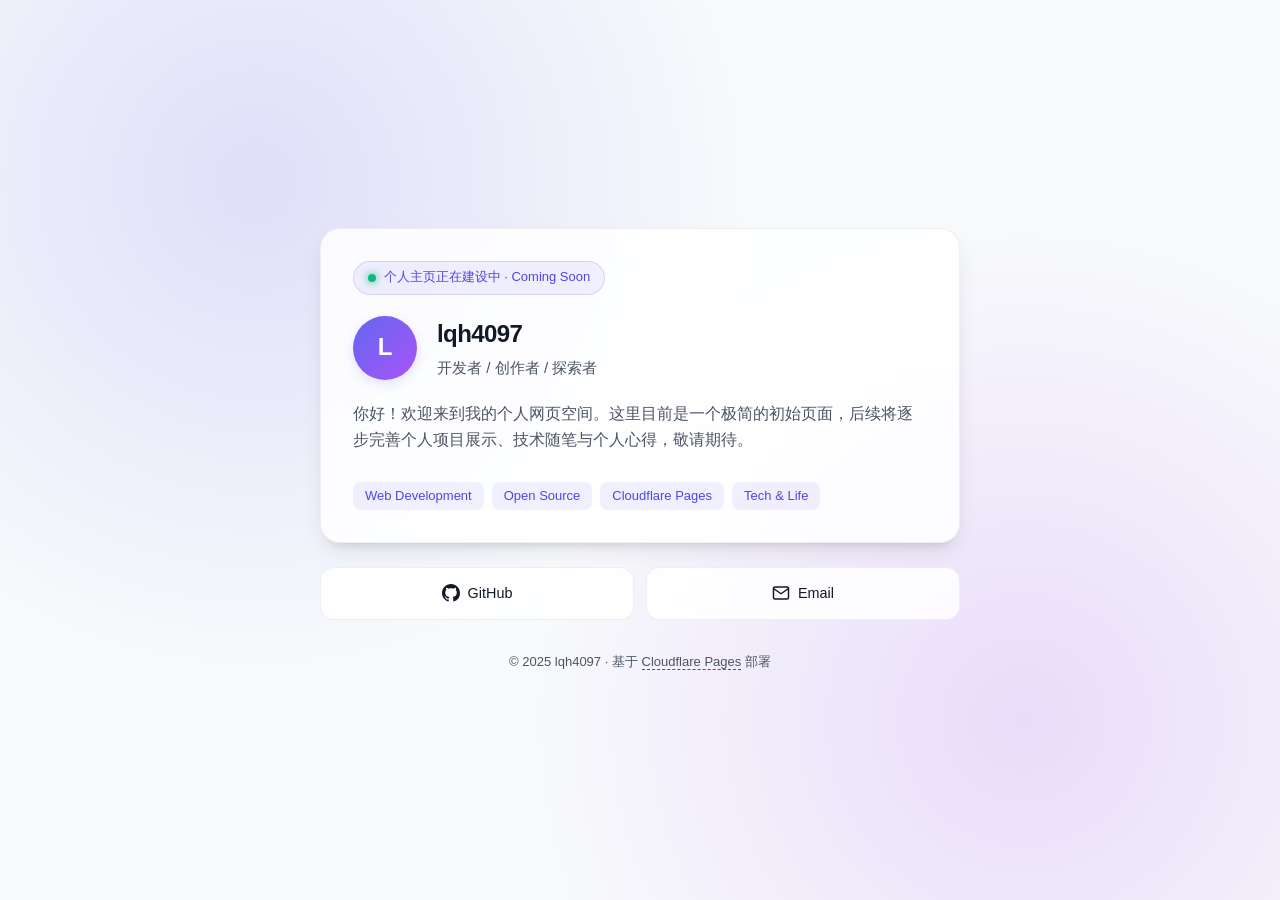
==== index.html @ a90cb7d8 "feat: 初始化个人主页与项目说明" ====
<!DOCTYPE html>
<html lang="zh-CN">
<head>
  <meta charset="UTF-8">
  <meta name="viewport" content="width=device-width, initial-scale=1.0">
  <title>lqh4097 - 个人主页</title>
  <style>
    :root {
      --bg-color: #0c0e14;
      --card-bg: rgba(23, 27, 38, 0.7);
      --card-border: rgba(255, 255, 255, 0.08);
      --card-hover-border: rgba(99, 102, 241, 0.4);
      --text-primary: #f3f4f6;
      --text-secondary: #9ca3af;
      --accent: #6366f1;
      --accent-glow: rgba(99, 102, 241, 0.25);
      --tag-bg: rgba(99, 102, 241, 0.12);
      --tag-text: #a5b4fc;
    }

    @media (prefers-color-scheme: light) {
      :root {
        --bg-color: #f8fafc;
        --card-bg: rgba(255, 255, 255, 0.85);
        --card-border: rgba(0, 0, 0, 0.06);
        --card-hover-border: rgba(99, 102, 241, 0.5);
        --text-primary: #111827;
        --text-secondary: #4b5563;
        --accent: #4f46e5;
        --accent-glow: rgba(79, 70, 229, 0.15);
        --tag-bg: rgba(79, 70, 229, 0.08);
        --tag-text: #4f46e5;
      }
    }

    * {
      box-sizing: border-box;
      margin: 0;
      padding: 0;
    }

    body {
      min-height: 100vh;
      background-color: var(--bg-color);
      color: var(--text-primary);
      font-family: -apple-system, BlinkMacSystemFont, "Segoe UI", Roboto, "PingFang SC", "Hiragino Sans GB", "Microsoft YaHei", sans-serif;
      display: flex;
      flex-direction: column;
      align-items: center;
      justify-content: center;
      padding: 2rem 1.25rem;
      line-height: 1.6;
      background-image: 
        radial-gradient(circle at 20% 20%, var(--accent-glow) 0%, transparent 40%),
        radial-gradient(circle at 80% 80%, rgba(147, 51, 234, 0.15) 0%, transparent 40%);
      background-attachment: fixed;
    }

    .container {
      width: 100%;
      max-width: 640px;
      display: flex;
      flex-direction: column;
      gap: 1.5rem;
    }

    .card {
      background: var(--card-bg);
      border: 1px solid var(--card-border);
      border-radius: 1.25rem;
      padding: 2rem;
      backdrop-filter: blur(12px);
      -webkit-backdrop-filter: blur(12px);
      box-shadow: 0 10px 25px -5px rgba(0, 0, 0, 0.1), 0 8px 10px -6px rgba(0, 0, 0, 0.1);
      transition: all 0.25s ease;
    }

    .card:hover {
      border-color: var(--card-hover-border);
    }

    .hero-card {
      display: flex;
      flex-direction: column;
      gap: 1.25rem;
    }

    .badge-status {
      align-self: flex-start;
      display: inline-flex;
      align-items: center;
      gap: 0.5rem;
      font-size: 0.8125rem;
      font-weight: 500;
      padding: 0.35rem 0.85rem;
      border-radius: 9999px;
      background: var(--tag-bg);
      color: var(--tag-text);
      border: 1px solid rgba(99, 102, 241, 0.2);
    }

    .status-dot {
      width: 8px;
      height: 8px;
      border-radius: 50%;
      background-color: #10b981;
      box-shadow: 0 0 8px #10b981;
      animation: pulse 2s infinite;
    }

    @keyframes pulse {
      0%, 100% { opacity: 1; transform: scale(1); }
      50% { opacity: 0.5; transform: scale(0.9); }
    }

    .profile-header {
      display: flex;
      align-items: center;
      gap: 1.25rem;
    }

    .avatar {
      width: 64px;
      height: 64px;
      border-radius: 50%;
      background: linear-gradient(135deg, #6366f1 0%, #a855f7 100%);
      color: #fff;
      display: flex;
      align-items: center;
      justify-content: center;
      font-size: 1.5rem;
      font-weight: 700;
      box-shadow: 0 4px 12px var(--accent-glow);
    }

    .profile-info h1 {
      font-size: 1.5rem;
      font-weight: 700;
      letter-spacing: -0.025em;
    }

    .profile-info p {
      color: var(--text-secondary);
      font-size: 0.95rem;
      margin-top: 0.2rem;
    }

    .bio {
      color: var(--text-secondary);
      font-size: 0.975rem;
      line-height: 1.7;
    }

    .tags {
      display: flex;
      flex-wrap: wrap;
      gap: 0.5rem;
      margin-top: 0.5rem;
    }

    .tag {
      font-size: 0.8125rem;
      padding: 0.25rem 0.75rem;
      border-radius: 0.5rem;
      background: var(--tag-bg);
      color: var(--tag-text);
    }

    .links-grid {
      display: grid;
      grid-template-columns: repeat(auto-fit, minmax(130px, 1fr));
      gap: 0.75rem;
    }

    .link-item {
      display: flex;
      align-items: center;
      justify-content: center;
      gap: 0.5rem;
      padding: 0.85rem 1rem;
      border-radius: 0.85rem;
      background: var(--card-bg);
      border: 1px solid var(--card-border);
      color: var(--text-primary);
      text-decoration: none;
      font-size: 0.9rem;
      font-weight: 500;
      transition: all 0.2s ease;
      backdrop-filter: blur(8px);
    }

    .link-item:hover {
      border-color: var(--card-hover-border);
      background: var(--accent);
      color: #ffffff;
      transform: translateY(-2px);
      box-shadow: 0 6px 16px var(--accent-glow);
    }

    footer {
      text-align: center;
      color: var(--text-secondary);
      font-size: 0.8125rem;
      margin-top: 0.5rem;
    }

    footer a {
      color: var(--text-secondary);
      text-decoration: none;
      border-bottom: 1px dashed var(--text-secondary);
    }

    footer a:hover {
      color: var(--text-primary);
    }
  </style>
</head>
<body>
  <div class="container">
    <!-- 主卡片 -->
    <div class="card hero-card">
      <div class="badge-status">
        <span class="status-dot"></span>
        个人主页正在建设中 · Coming Soon
      </div>

      <div class="profile-header">
        <div class="avatar">L</div>
        <div class="profile-info">
          <h1>lqh4097</h1>
          <p>开发者 / 创作者 / 探索者</p>
        </div>
      </div>

      <div class="bio">
        你好！欢迎来到我的个人网页空间。这里目前是一个极简的初始页面，后续将逐步完善个人项目展示、技术随笔与个人心得，敬请期待。
      </div>

      <div class="tags">
        <span class="tag">Web Development</span>
        <span class="tag">Open Source</span>
        <span class="tag">Cloudflare Pages</span>
        <span class="tag">Tech & Life</span>
      </div>
    </div>

    <!-- 快捷链接 -->
    <div class="links-grid">
      <a class="link-item" href="https://github.com/lqh4097" target="_blank" rel="noopener noreferrer">
        <svg width="18" height="18" viewBox="0 0 24 24" fill="currentColor">
          <path d="M12 0C5.37 0 0 5.37 0 12c0 5.31 3.435 9.795 8.205 11.385.6.105.825-.255.825-.57 0-.285-.015-1.23-.015-2.235-3.015.555-3.795-.735-4.035-1.41-.135-.345-.72-1.41-1.23-1.695-.42-.225-1.02-.78-.015-.795.945-.015 1.62.87 1.845 1.23 1.08 1.815 2.805 1.305 3.495.99.105-.78.42-1.305.765-1.605-2.67-.3-5.46-1.335-5.46-5.925 0-1.305.465-2.385 1.23-3.225-.12-.3-.54-1.53.12-3.18 0 0 1.005-.315 3.3 1.23.96-.27 1.98-.405 3-.405s2.04.135 3 .405c2.295-1.56 3.3-1.23 3.3-1.23.66 1.65.24 2.88.12 3.18.765.84 1.23 1.905 1.23 3.225 0 4.605-2.805 5.625-5.475 5.925.435.375.81 1.095.81 2.22 0 1.605-.015 2.895-.015 3.3 0 .315.225.69.825.57A12.02 12.02 0 0024 12c0-6.63-5.37-12-12-12z"/>
        </svg>
        GitHub
      </a>
      <a class="link-item" href="mailto:your-email@example.com">
        <svg width="18" height="18" viewBox="0 0 24 24" fill="none" stroke="currentColor" stroke-width="2" stroke-linecap="round" stroke-linejoin="round">
          <path d="M4 4h16c1.1 0 2 .9 2 2v12c0 1.1-.9 2-2 2H4c-1.1 0-2-.9-2-2V6c0-1.1.9-2 2-2z"/>
          <polyline points="22,6 12,13 2,6"/>
        </svg>
        Email
      </a>
    </div>

    <!-- 底部版权 -->
    <footer>
      <p>© 2025 lqh4097 · 基于 <a href="https://pages.cloudflare.com/" target="_blank" rel="noopener noreferrer">Cloudflare Pages</a> 部署</p>
    </footer>
  </div>
</body>
</html>
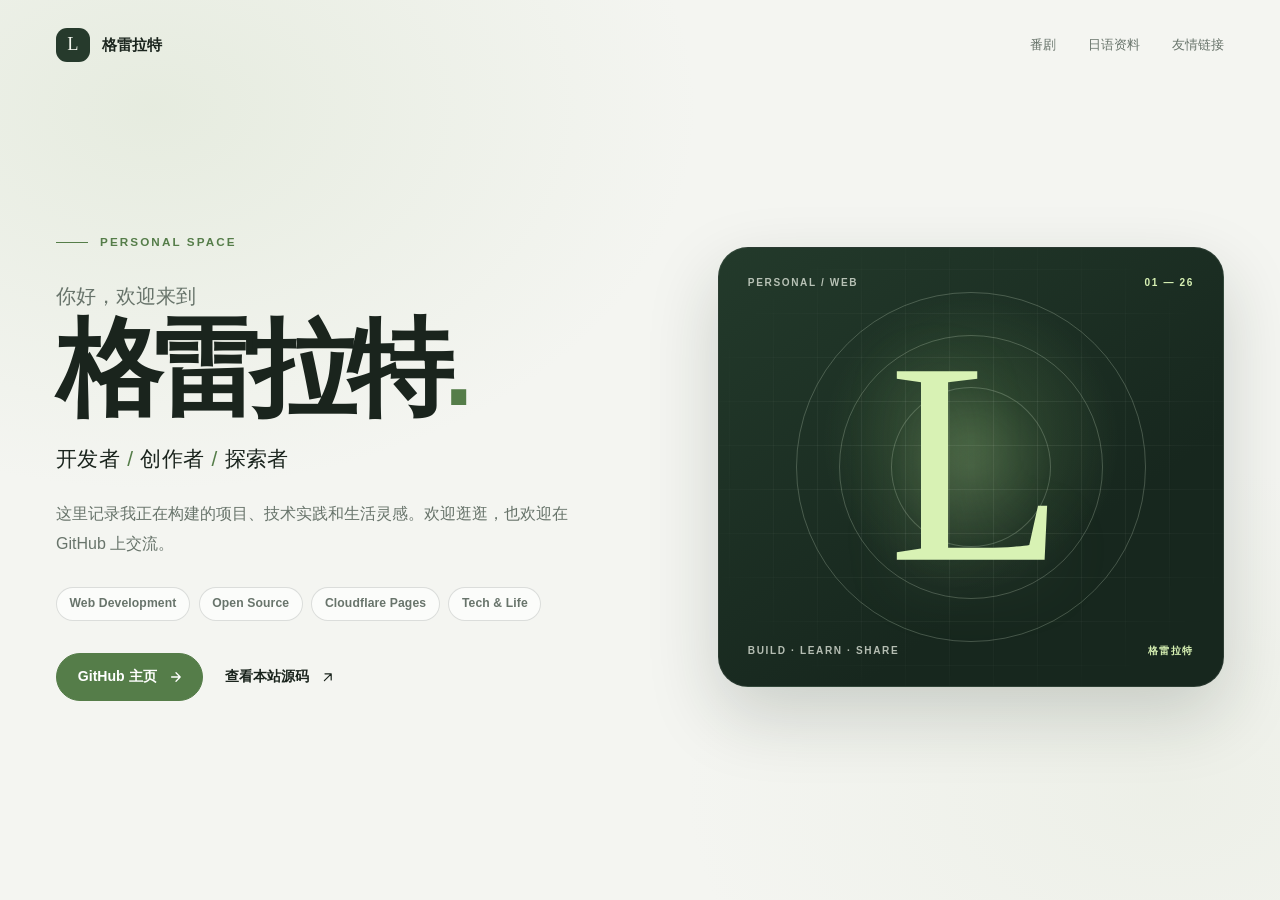
==== commit 41512ea8: "feat: add collection pages and D1 migrations" ====
--- a/index.html
+++ b/index.html
@@ -3,268 +3,71 @@
 <head>
   <meta charset="UTF-8">
   <meta name="viewport" content="width=device-width, initial-scale=1.0">
-  <title>lqh4097 - 个人主页</title>
-  <style>
-    :root {
-      --bg-color: #0c0e14;
-      --card-bg: rgba(23, 27, 38, 0.7);
-      --card-border: rgba(255, 255, 255, 0.08);
-      --card-hover-border: rgba(99, 102, 241, 0.4);
-      --text-primary: #f3f4f6;
-      --text-secondary: #9ca3af;
-      --accent: #6366f1;
-      --accent-glow: rgba(99, 102, 241, 0.25);
-      --tag-bg: rgba(99, 102, 241, 0.12);
-      --tag-text: #a5b4fc;
-    }
-
-    @media (prefers-color-scheme: light) {
-      :root {
-        --bg-color: #f8fafc;
-        --card-bg: rgba(255, 255, 255, 0.85);
-        --card-border: rgba(0, 0, 0, 0.06);
-        --card-hover-border: rgba(99, 102, 241, 0.5);
-        --text-primary: #111827;
-        --text-secondary: #4b5563;
-        --accent: #4f46e5;
-        --accent-glow: rgba(79, 70, 229, 0.15);
-        --tag-bg: rgba(79, 70, 229, 0.08);
-        --tag-text: #4f46e5;
-      }
-    }
-
-    * {
-      box-sizing: border-box;
-      margin: 0;
-      padding: 0;
-    }
-
-    body {
-      min-height: 100vh;
-      background-color: var(--bg-color);
-      color: var(--text-primary);
-      font-family: -apple-system, BlinkMacSystemFont, "Segoe UI", Roboto, "PingFang SC", "Hiragino Sans GB", "Microsoft YaHei", sans-serif;
-      display: flex;
-      flex-direction: column;
-      align-items: center;
-      justify-content: center;
-      padding: 2rem 1.25rem;
-      line-height: 1.6;
-      background-image: 
-        radial-gradient(circle at 20% 20%, var(--accent-glow) 0%, transparent 40%),
-        radial-gradient(circle at 80% 80%, rgba(147, 51, 234, 0.15) 0%, transparent 40%);
-      background-attachment: fixed;
-    }
-
-    .container {
-      width: 100%;
-      max-width: 640px;
-      display: flex;
-      flex-direction: column;
-      gap: 1.5rem;
-    }
-
-    .card {
-      background: var(--card-bg);
-      border: 1px solid var(--card-border);
-      border-radius: 1.25rem;
-      padding: 2rem;
-      backdrop-filter: blur(12px);
-      -webkit-backdrop-filter: blur(12px);
-      box-shadow: 0 10px 25px -5px rgba(0, 0, 0, 0.1), 0 8px 10px -6px rgba(0, 0, 0, 0.1);
-      transition: all 0.25s ease;
-    }
-
-    .card:hover {
-      border-color: var(--card-hover-border);
-    }
-
-    .hero-card {
-      display: flex;
-      flex-direction: column;
-      gap: 1.25rem;
-    }
-
-    .badge-status {
-      align-self: flex-start;
-      display: inline-flex;
-      align-items: center;
-      gap: 0.5rem;
-      font-size: 0.8125rem;
-      font-weight: 500;
-      padding: 0.35rem 0.85rem;
-      border-radius: 9999px;
-      background: var(--tag-bg);
-      color: var(--tag-text);
-      border: 1px solid rgba(99, 102, 241, 0.2);
-    }
-
-    .status-dot {
-      width: 8px;
-      height: 8px;
-      border-radius: 50%;
-      background-color: #10b981;
-      box-shadow: 0 0 8px #10b981;
-      animation: pulse 2s infinite;
-    }
-
-    @keyframes pulse {
-      0%, 100% { opacity: 1; transform: scale(1); }
-      50% { opacity: 0.5; transform: scale(0.9); }
-    }
-
-    .profile-header {
-      display: flex;
-      align-items: center;
-      gap: 1.25rem;
-    }
-
-    .avatar {
-      width: 64px;
-      height: 64px;
-      border-radius: 50%;
-      background: linear-gradient(135deg, #6366f1 0%, #a855f7 100%);
-      color: #fff;
-      display: flex;
-      align-items: center;
-      justify-content: center;
-      font-size: 1.5rem;
-      font-weight: 700;
-      box-shadow: 0 4px 12px var(--accent-glow);
-    }
-
-    .profile-info h1 {
-      font-size: 1.5rem;
-      font-weight: 700;
-      letter-spacing: -0.025em;
-    }
-
-    .profile-info p {
-      color: var(--text-secondary);
-      font-size: 0.95rem;
-      margin-top: 0.2rem;
-    }
-
-    .bio {
-      color: var(--text-secondary);
-      font-size: 0.975rem;
-      line-height: 1.7;
-    }
-
-    .tags {
-      display: flex;
-      flex-wrap: wrap;
-      gap: 0.5rem;
-      margin-top: 0.5rem;
-    }
-
-    .tag {
-      font-size: 0.8125rem;
-      padding: 0.25rem 0.75rem;
-      border-radius: 0.5rem;
-      background: var(--tag-bg);
-      color: var(--tag-text);
-    }
-
-    .links-grid {
-      display: grid;
-      grid-template-columns: repeat(auto-fit, minmax(130px, 1fr));
-      gap: 0.75rem;
-    }
-
-    .link-item {
-      display: flex;
-      align-items: center;
-      justify-content: center;
-      gap: 0.5rem;
-      padding: 0.85rem 1rem;
-      border-radius: 0.85rem;
-      background: var(--card-bg);
-      border: 1px solid var(--card-border);
-      color: var(--text-primary);
-      text-decoration: none;
-      font-size: 0.9rem;
-      font-weight: 500;
-      transition: all 0.2s ease;
-      backdrop-filter: blur(8px);
-    }
-
-    .link-item:hover {
-      border-color: var(--card-hover-border);
-      background: var(--accent);
-      color: #ffffff;
-      transform: translateY(-2px);
-      box-shadow: 0 6px 16px var(--accent-glow);
-    }
-
-    footer {
-      text-align: center;
-      color: var(--text-secondary);
-      font-size: 0.8125rem;
-      margin-top: 0.5rem;
-    }
-
-    footer a {
-      color: var(--text-secondary);
-      text-decoration: none;
-      border-bottom: 1px dashed var(--text-secondary);
-    }
-
-    footer a:hover {
-      color: var(--text-primary);
-    }
-  </style>
+  <meta name="description" content="格雷拉特的个人主页，分享看过的番剧、日语学习资料与友情链接。">
+  <meta name="theme-color" content="#f4f5f1">
+  <title>格雷拉特 · 个人主页</title>
+  <link rel="stylesheet" href="styles.css">
 </head>
 <body>
-  <div class="container">
-    <!-- 主卡片 -->
-    <div class="card hero-card">
-      <div class="badge-status">
-        <span class="status-dot"></span>
-        个人主页正在建设中 · Coming Soon
-      </div>
+  <div class="site-shell">
+    <header class="topbar">
+      <a class="brand" href="#home" aria-label="格雷拉特主页">
+        <span class="brand-mark" aria-hidden="true">L</span>
+        <span>格雷拉特</span>
+      </a>
+      <nav class="site-nav" aria-label="页面导航">
+        <a href="anime.html">番剧</a>
+        <a href="japanese.html">日语资料</a>
+        <a href="friends.html">友情链接</a>
+      </nav>
+    </header>
 
-      <div class="profile-header">
-        <div class="avatar">L</div>
-        <div class="profile-info">
-          <h1>lqh4097</h1>
-          <p>开发者 / 创作者 / 探索者</p>
+    <main id="home">
+      <section class="hero" aria-labelledby="page-title">
+        <div class="hero-copy">
+          <p class="eyebrow"><span class="eyebrow-line" aria-hidden="true"></span>Personal space</p>
+          <p class="greeting">你好，欢迎来到</p>
+          <h1 id="page-title">格雷拉特<span class="title-period">.</span></h1>
+          <p class="role">开发者<span class="role-separator">/</span>创作者<span class="role-separator">/</span>探索者</p>
+          <p class="intro">这里记录我正在构建的项目、技术实践和生活灵感。欢迎逛逛，也欢迎在 GitHub 上交流。</p>
+
+          <ul class="topics" aria-label="关注方向">
+            <li>Web Development</li>
+            <li>Open Source</li>
+            <li>Cloudflare Pages</li>
+            <li>Tech &amp; Life</li>
+          </ul>
+
+          <nav class="actions" aria-label="相关链接">
+            <a class="button-primary" href="https://github.com/lqh4097" target="_blank" rel="noopener noreferrer">
+              GitHub 主页
+              <svg viewBox="0 0 20 20" fill="none" aria-hidden="true">
+                <path d="M4.5 10h10.75M10 4.75 15.25 10 10 15.25" stroke="currentColor" stroke-width="1.6" stroke-linecap="round" stroke-linejoin="round" />
+              </svg>
+            </a>
+            <a class="button-secondary" href="https://github.com/lqh4097/profile" target="_blank" rel="noopener noreferrer">
+              查看本站源码
+              <svg viewBox="0 0 20 20" fill="none" aria-hidden="true">
+                <path d="M5.5 14.5 14 6m-7.75 0H14v7.75" stroke="currentColor" stroke-width="1.5" stroke-linecap="round" stroke-linejoin="round" />
+              </svg>
+            </a>
+          </nav>
         </div>
-      </div>
 
-      <div class="bio">
-        你好！欢迎来到我的个人网页空间。这里目前是一个极简的初始页面，后续将逐步完善个人项目展示、技术随笔与个人心得，敬请期待。
-      </div>
+        <div class="art-panel" aria-hidden="true">
+          <div class="art-grid"></div>
+          <div class="orbit"></div>
+          <span class="monogram">L</span>
+          <span class="art-label">Personal / Web</span>
+          <span class="art-index">01 — 26</span>
+          <div class="art-caption">
+            <span>Build · Learn · Share</span>
+            <span>格雷拉特</span>
+          </div>
+        </div>
+      </section>
+    </main>
 
-      <div class="tags">
-        <span class="tag">Web Development</span>
-        <span class="tag">Open Source</span>
-        <span class="tag">Cloudflare Pages</span>
-        <span class="tag">Tech & Life</span>
-      </div>
-    </div>
-
-    <!-- 快捷链接 -->
-    <div class="links-grid">
-      <a class="link-item" href="https://github.com/lqh4097" target="_blank" rel="noopener noreferrer">
-        <svg width="18" height="18" viewBox="0 0 24 24" fill="currentColor">
-          <path d="M12 0C5.37 0 0 5.37 0 12c0 5.31 3.435 9.795 8.205 11.385.6.105.825-.255.825-.57 0-.285-.015-1.23-.015-2.235-3.015.555-3.795-.735-4.035-1.41-.135-.345-.72-1.41-1.23-1.695-.42-.225-1.02-.78-.015-.795.945-.015 1.62.87 1.845 1.23 1.08 1.815 2.805 1.305 3.495.99.105-.78.42-1.305.765-1.605-2.67-.3-5.46-1.335-5.46-5.925 0-1.305.465-2.385 1.23-3.225-.12-.3-.54-1.53.12-3.18 0 0 1.005-.315 3.3 1.23.96-.27 1.98-.405 3-.405s2.04.135 3 .405c2.295-1.56 3.3-1.23 3.3-1.23.66 1.65.24 2.88.12 3.18.765.84 1.23 1.905 1.23 3.225 0 4.605-2.805 5.625-5.475 5.925.435.375.81 1.095.81 2.22 0 1.605-.015 2.895-.015 3.3 0 .315.225.69.825.57A12.02 12.02 0 0024 12c0-6.63-5.37-12-12-12z"/>
-        </svg>
-        GitHub
-      </a>
-      <a class="link-item" href="mailto:your-email@example.com">
-        <svg width="18" height="18" viewBox="0 0 24 24" fill="none" stroke="currentColor" stroke-width="2" stroke-linecap="round" stroke-linejoin="round">
-          <path d="M4 4h16c1.1 0 2 .9 2 2v12c0 1.1-.9 2-2 2H4c-1.1 0-2-.9-2-2V6c0-1.1.9-2 2-2z"/>
-          <polyline points="22,6 12,13 2,6"/>
-        </svg>
-        Email
-      </a>
-    </div>
-
-    <!-- 底部版权 -->
-    <footer>
-      <p>© 2025 lqh4097 · 基于 <a href="https://pages.cloudflare.com/" target="_blank" rel="noopener noreferrer">Cloudflare Pages</a> 部署</p>
-    </footer>
   </div>
 </body>
 </html>
--- a/styles.css
+++ b/styles.css
@@ -0,0 +1,716 @@
+:root {
+      color-scheme: light;
+      --page: #f4f5f1;
+      --ink: #1a241d;
+      --muted: #68746b;
+      --line: rgba(26, 36, 29, 0.14);
+      --chip: rgba(255, 255, 255, 0.64);
+      --accent: #557d49;
+      --button-ink: #ffffff;
+      --art: #17271e;
+      --art-grid: rgba(237, 246, 231, 0.08);
+      --art-line: rgba(226, 242, 216, 0.23);
+      --art-text: #d8f2b4;
+    }
+
+    @media (prefers-color-scheme: dark) {
+      :root {
+        color-scheme: dark;
+        --page: #101612;
+        --ink: #edf2eb;
+        --muted: #a2afa5;
+        --line: rgba(237, 242, 235, 0.14);
+        --chip: rgba(255, 255, 255, 0.055);
+        --accent: #a9d58c;
+        --button-ink: #172318;
+      }
+    }
+
+    *,
+    *::before,
+    *::after {
+      box-sizing: border-box;
+    }
+
+    html {
+      min-width: 320px;
+      scroll-behavior: smooth;
+    }
+
+    body {
+      min-width: 320px;
+      min-height: 100vh;
+      min-height: 100svh;
+      margin: 0;
+      color: var(--ink);
+      background:
+        radial-gradient(ellipse at 12% 12%, rgba(193, 211, 176, 0.27), transparent 34rem),
+        radial-gradient(ellipse at 91% 88%, rgba(208, 217, 194, 0.2), transparent 30rem),
+        var(--page);
+      font-family: -apple-system, BlinkMacSystemFont, "Segoe UI", Roboto, "PingFang SC", "Hiragino Sans GB", "Microsoft YaHei", sans-serif;
+      line-height: 1.6;
+      -webkit-font-smoothing: antialiased;
+    }
+
+    a {
+      color: inherit;
+    }
+
+    a:focus-visible {
+      outline: 3px solid var(--accent);
+      outline-offset: 4px;
+    }
+
+    .site-shell {
+      width: min(100%, 1280px);
+      min-height: 100vh;
+      min-height: 100svh;
+      margin: 0 auto;
+      padding: 28px 56px;
+      display: flex;
+      flex-direction: column;
+    }
+
+    .topbar {
+      display: flex;
+      align-items: center;
+      justify-content: space-between;
+      gap: 1.5rem;
+    }
+
+    .brand {
+      display: inline-flex;
+      align-items: center;
+      gap: 0.75rem;
+      color: var(--ink);
+      font-size: 0.94rem;
+      font-weight: 700;
+      letter-spacing: 0.01em;
+      text-decoration: none;
+    }
+
+    .brand-mark {
+      width: 34px;
+      height: 34px;
+      display: grid;
+      place-items: center;
+      border-radius: 11px;
+      color: #f4f7ef;
+      background: #263a2c;
+      font-family: Georgia, "Times New Roman", serif;
+      font-size: 1.15rem;
+      font-weight: 400;
+    }
+
+    .site-nav {
+      display: flex;
+      align-items: center;
+      gap: clamp(1rem, 2.5vw, 2rem);
+    }
+
+    .site-nav a {
+      color: var(--muted);
+      font-size: 0.8rem;
+      font-weight: 550;
+      text-decoration: none;
+      transition: color 180ms ease;
+    }
+
+    .site-nav a:hover {
+      color: var(--accent);
+    }
+
+    .site-nav a[aria-current="page"] {
+      color: var(--ink);
+    }
+
+    main {
+      flex: 1;
+      display: grid;
+      align-items: center;
+    }
+
+    .hero {
+      display: grid;
+      grid-template-columns: minmax(0, 1.05fr) minmax(320px, 0.95fr);
+      align-items: center;
+      gap: clamp(3.5rem, 8vw, 7.5rem);
+      padding: 5.5rem 0;
+    }
+
+    .hero-copy {
+      max-width: 610px;
+    }
+
+    .eyebrow {
+      display: flex;
+      align-items: center;
+      gap: 0.75rem;
+      margin: 0 0 1.75rem;
+      color: var(--accent);
+      font-size: 0.73rem;
+      font-weight: 700;
+      letter-spacing: 0.18em;
+      text-transform: uppercase;
+    }
+
+    .eyebrow-line {
+      width: 32px;
+      height: 1px;
+      background: currentColor;
+    }
+
+    .greeting {
+      margin: 0 0 0.25rem;
+      color: var(--muted);
+      font-size: clamp(1.05rem, 1.6vw, 1.3rem);
+      font-weight: 500;
+    }
+
+    h1 {
+      margin: 0;
+      font-size: clamp(4.4rem, 8.3vw, 7.3rem);
+      font-weight: 680;
+      letter-spacing: -0.085em;
+      line-height: 0.98;
+    }
+
+    .title-period {
+      color: var(--accent);
+    }
+
+    .role {
+      margin: 1.3rem 0 0;
+      font-size: clamp(1rem, 1.8vw, 1.3rem);
+      font-weight: 550;
+      letter-spacing: 0.015em;
+    }
+
+    .role-separator {
+      padding: 0 0.45rem;
+      color: var(--accent);
+      font-weight: 400;
+    }
+
+    .intro {
+      max-width: 520px;
+      margin: 1.5rem 0 0;
+      color: var(--muted);
+      font-size: 1rem;
+      line-height: 1.9;
+    }
+
+    .topics {
+      display: flex;
+      flex-wrap: wrap;
+      gap: 0.55rem;
+      margin: 1.7rem 0 2rem;
+      padding: 0;
+      list-style: none;
+    }
+
+    .topics li {
+      padding: 0.38rem 0.78rem;
+      border: 1px solid var(--line);
+      border-radius: 999px;
+      color: var(--muted);
+      background: var(--chip);
+      font-size: 0.76rem;
+      font-weight: 550;
+      letter-spacing: 0.01em;
+    }
+
+    .actions {
+      display: flex;
+      flex-wrap: wrap;
+      align-items: center;
+      gap: 1.35rem;
+    }
+
+    .button-primary,
+    .button-secondary {
+      display: inline-flex;
+      min-height: 48px;
+      align-items: center;
+      justify-content: center;
+      gap: 0.7rem;
+      font-size: 0.88rem;
+      font-weight: 650;
+      text-decoration: none;
+      transition: transform 180ms ease, background-color 180ms ease, color 180ms ease;
+    }
+
+    .button-primary {
+      padding: 0.72rem 1.15rem 0.72rem 1.3rem;
+      border: 1px solid var(--accent);
+      border-radius: 999px;
+      color: var(--button-ink);
+      background: var(--accent);
+    }
+
+    .button-primary:hover {
+      transform: translateY(-2px);
+    }
+
+    .button-primary svg,
+    .button-secondary svg {
+      width: 16px;
+      height: 16px;
+      flex: none;
+    }
+
+    .button-secondary {
+      color: var(--ink);
+    }
+
+    .button-secondary:hover {
+      color: var(--accent);
+    }
+
+    .art-panel {
+      position: relative;
+      min-height: 440px;
+      overflow: hidden;
+      isolation: isolate;
+      border: 1px solid rgba(255, 255, 255, 0.08);
+      border-radius: 30px;
+      background:
+        radial-gradient(circle at 50% 44%, rgba(101, 143, 85, 0.37), transparent 42%),
+        linear-gradient(145deg, #233a2b, var(--art) 68%);
+      box-shadow: 0 28px 70px rgba(24, 39, 28, 0.18);
+    }
+
+    .art-grid {
+      position: absolute;
+      z-index: -1;
+      inset: 0;
+      background-image:
+        linear-gradient(var(--art-grid) 1px, transparent 1px),
+        linear-gradient(90deg, var(--art-grid) 1px, transparent 1px);
+      background-position: center;
+      background-size: 44px 44px;
+      mask-image: radial-gradient(ellipse at center, #000 22%, transparent 83%);
+    }
+
+    .orbit {
+      position: absolute;
+      top: 50%;
+      left: 50%;
+      width: min(76%, 350px);
+      aspect-ratio: 1;
+      border: 1px solid var(--art-line);
+      border-radius: 50%;
+      transform: translate(-50%, -50%);
+    }
+
+    .orbit::before,
+    .orbit::after {
+      position: absolute;
+      border: 1px solid var(--art-line);
+      border-radius: 50%;
+      content: "";
+    }
+
+    .orbit::before {
+      inset: 12%;
+    }
+
+    .orbit::after {
+      inset: 27%;
+      background: radial-gradient(circle, rgba(209, 239, 177, 0.12), transparent 72%);
+    }
+
+    .monogram {
+      position: absolute;
+      top: 49%;
+      left: 50%;
+      color: var(--art-text);
+      font-family: Georgia, "Times New Roman", serif;
+      font-size: clamp(12rem, 23vw, 18rem);
+      font-weight: 400;
+      letter-spacing: -0.1em;
+      line-height: 0.8;
+      text-shadow: 0 14px 72px rgba(201, 240, 167, 0.17);
+      transform: translate(-56%, -50%);
+      user-select: none;
+    }
+
+    .art-label,
+    .art-index,
+    .art-caption {
+      position: absolute;
+      color: rgba(241, 247, 236, 0.72);
+      font-size: 0.63rem;
+      font-weight: 650;
+      letter-spacing: 0.16em;
+      text-transform: uppercase;
+    }
+
+    .art-label {
+      top: 27px;
+      left: 29px;
+    }
+
+    .art-index {
+      top: 27px;
+      right: 29px;
+      color: var(--art-text);
+    }
+
+    .art-caption {
+      right: 29px;
+      bottom: 27px;
+      left: 29px;
+      display: flex;
+      align-items: center;
+      justify-content: space-between;
+      gap: 1rem;
+    }
+
+    .art-caption span:last-child {
+      color: var(--art-text);
+    }
+
+    .subpage-main {
+      display: flex;
+      align-items: center;
+    }
+
+    .subpage-content {
+      width: min(100%, 900px);
+      margin: auto;
+      padding: 5rem 0;
+    }
+
+    .back-link {
+      display: inline-flex;
+      align-items: center;
+      gap: 0.55rem;
+      margin-bottom: 3.5rem;
+      color: var(--muted);
+      font-size: 0.8rem;
+      text-decoration: none;
+    }
+
+    .back-link:hover {
+      color: var(--accent);
+    }
+
+    .subpage-heading .eyebrow {
+      margin-bottom: 0.9rem;
+    }
+
+    .subpage-title {
+      margin: 0;
+      font-size: clamp(3rem, 8vw, 6rem);
+      font-weight: 680;
+      letter-spacing: -0.075em;
+      line-height: 1.05;
+    }
+
+    .subpage-summary {
+      max-width: 620px;
+      margin: 1.25rem 0 0;
+      color: var(--muted);
+      font-size: 1rem;
+      line-height: 1.9;
+    }
+
+    .empty-panel {
+      position: relative;
+      min-height: 280px;
+      display: grid;
+      place-items: center;
+      overflow: hidden;
+      margin-top: 2.75rem;
+      padding: 2rem;
+      border: 1px solid var(--line);
+      border-radius: 26px;
+      background: var(--chip);
+      text-align: center;
+    }
+
+    .empty-panel::before {
+      position: absolute;
+      top: -150px;
+      right: -110px;
+      width: 300px;
+      aspect-ratio: 1;
+      border: 1px solid var(--line);
+      border-radius: 50%;
+      box-shadow: 0 0 0 28px color-mix(in srgb, var(--line) 45%, transparent),
+        0 0 0 58px color-mix(in srgb, var(--line) 30%, transparent);
+      content: "";
+    }
+
+    .empty-panel-content {
+      position: relative;
+      max-width: 430px;
+    }
+
+    .empty-symbol {
+      width: 58px;
+      height: 58px;
+      display: grid;
+      place-items: center;
+      margin: 0 auto 1.1rem;
+      border: 1px solid var(--line);
+      border-radius: 19px;
+      color: var(--accent);
+      background: var(--page);
+      font-family: Georgia, "Times New Roman", serif;
+      font-size: 1.3rem;
+    }
+
+    .empty-panel h2 {
+      margin: 0;
+      font-size: 1.15rem;
+      letter-spacing: -0.025em;
+    }
+
+    .empty-panel p {
+      margin: 0.55rem 0 0;
+      color: var(--muted);
+      font-size: 0.85rem;
+      line-height: 1.8;
+    }
+
+    [hidden] {
+      display: none !important;
+    }
+
+    .entry-grid {
+      display: grid;
+      grid-template-columns: repeat(auto-fit, minmax(220px, 1fr));
+      gap: 1rem;
+      margin-top: 2.75rem;
+    }
+
+    .entry-grid:empty {
+      margin-top: 0;
+    }
+
+    .entry-card {
+      overflow: hidden;
+      border: 1px solid var(--line);
+      border-radius: 22px;
+      color: var(--ink);
+      background: var(--chip);
+      text-decoration: none;
+      transition: transform 180ms ease, border-color 180ms ease;
+    }
+
+    a.entry-card:hover {
+      transform: translateY(-3px);
+      border-color: var(--accent);
+    }
+
+    .anime-cover,
+    .anime-cover-placeholder {
+      width: 100%;
+      aspect-ratio: 0.78;
+      display: grid;
+      place-items: center;
+      object-fit: cover;
+      color: var(--art-text);
+      background:
+        radial-gradient(circle at 50% 35%, rgba(101, 143, 85, 0.38), transparent 44%),
+        linear-gradient(145deg, #233a2b, var(--art) 72%);
+      font-family: Georgia, "Times New Roman", serif;
+      font-size: 3.5rem;
+    }
+
+    .anime-cover {
+      display: block;
+    }
+
+    .entry-content {
+      padding: 1.2rem;
+    }
+
+    .entry-title {
+      margin: 0;
+      font-size: 1.05rem;
+      letter-spacing: -0.025em;
+    }
+
+    .entry-meta,
+    .entry-description {
+      margin: 0.45rem 0 0;
+      color: var(--muted);
+      font-size: 0.78rem;
+      line-height: 1.75;
+    }
+
+    .entry-kind {
+      display: inline-block;
+      margin-bottom: 0.55rem;
+      color: var(--accent);
+      font-size: 0.64rem;
+      font-weight: 700;
+      letter-spacing: 0.12em;
+      text-transform: uppercase;
+    }
+
+    .resource-entry {
+      min-height: 168px;
+      display: flex;
+      align-items: flex-start;
+      gap: 1rem;
+      padding: 1.2rem;
+    }
+
+    .entry-symbol,
+    .entry-avatar,
+    .entry-avatar-placeholder {
+      width: 46px;
+      height: 46px;
+      flex: none;
+      display: grid;
+      place-items: center;
+      overflow: hidden;
+      border: 1px solid var(--line);
+      border-radius: 15px;
+      color: var(--accent);
+      background: var(--page);
+      font-family: Georgia, "Times New Roman", serif;
+      font-size: 1.1rem;
+    }
+
+    .entry-avatar {
+      object-fit: cover;
+    }
+
+    .resource-entry .entry-content {
+      min-width: 0;
+      padding: 0;
+    }
+
+    .entry-url-hint {
+      display: inline-flex;
+      align-items: center;
+      gap: 0.35rem;
+      margin-top: 0.9rem;
+      color: var(--accent);
+      font-size: 0.72rem;
+      font-weight: 650;
+    }
+
+    @media (max-width: 900px) {
+      .site-shell {
+        padding-inline: 36px;
+      }
+
+      .hero {
+        grid-template-columns: minmax(0, 1fr) minmax(280px, 0.82fr);
+        gap: 2.5rem;
+      }
+
+      .art-panel {
+        min-height: 360px;
+      }
+
+      .art-caption {
+        flex-wrap: wrap;
+        font-size: 0.55rem;
+      }
+
+    }
+
+    @media (max-width: 700px) {
+      .site-shell {
+        padding: 22px 24px 30px;
+      }
+
+      .hero {
+        grid-template-columns: 1fr;
+        gap: 2.75rem;
+        padding: 4.5rem 0 2.5rem;
+      }
+
+      .hero-copy {
+        max-width: 560px;
+      }
+
+      .site-nav {
+        width: 100%;
+        justify-content: space-between;
+        padding-top: 0.9rem;
+        border-top: 1px solid var(--line);
+      }
+
+      .topbar {
+        flex-wrap: wrap;
+      }
+
+      h1 {
+        font-size: clamp(4rem, 16vw, 6.5rem);
+      }
+
+      .art-panel {
+        width: 100%;
+        min-height: 0;
+        aspect-ratio: 1.12;
+        border-radius: 24px;
+      }
+
+      .monogram {
+        font-size: clamp(12rem, 44vw, 17rem);
+      }
+
+      .subpage-content {
+        padding: 4rem 0;
+      }
+
+      .back-link {
+        margin-bottom: 3rem;
+      }
+    }
+
+    @media (max-width: 420px) {
+      .site-shell {
+        padding-inline: 19px;
+      }
+
+      .site-nav a {
+        font-size: 0.72rem;
+      }
+
+      .hero {
+        padding-top: 3.75rem;
+      }
+
+      .actions {
+        gap: 0.8rem 1.1rem;
+      }
+
+      .art-label,
+      .art-index {
+        top: 20px;
+      }
+
+      .art-label,
+      .art-caption {
+        left: 21px;
+      }
+
+      .art-index,
+      .art-caption {
+        right: 21px;
+      }
+
+      .empty-panel {
+        min-height: 240px;
+        margin-top: 2rem;
+        padding: 1.5rem;
+      }
+    }
+
+    @media (prefers-reduced-motion: reduce) {
+      *,
+      *::before,
+      *::after {
+        scroll-behavior: auto !important;
+        transition-duration: 0.01ms !important;
+      }
+    }
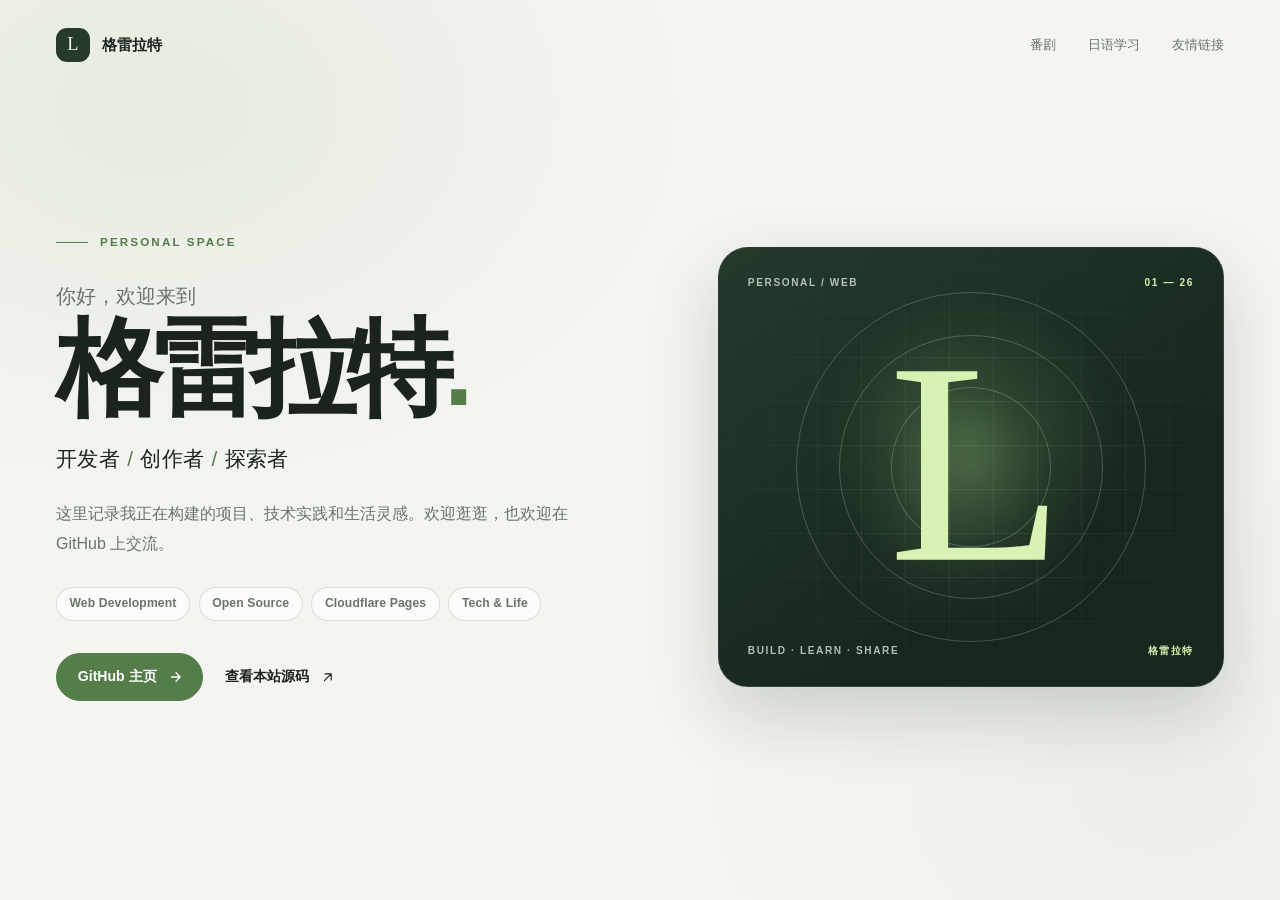
==== commit 0d277864: "Update Japanese learning page from Obsidian notes" ====
--- a/index.html
+++ b/index.html
@@ -17,7 +17,7 @@
       </a>
       <nav class="site-nav" aria-label="页面导航">
         <a href="anime.html">番剧</a>
-        <a href="japanese.html">日语资料</a>
+        <a href="japanese.html">日语学习</a>
         <a href="friends.html">友情链接</a>
       </nav>
     </header>
--- a/styles.css
+++ b/styles.css
@@ -372,8 +372,7 @@
     }
 
     .subpage-main {
-      display: flex;
-      align-items: center;
+      display: block;
     }
 
     .subpage-content {
@@ -596,6 +595,470 @@
       font-weight: 650;
     }
 
+    .japanese-content {
+      width: min(100%, 1040px);
+    }
+
+    .study-index {
+      display: flex;
+      flex-wrap: wrap;
+      gap: 0.55rem;
+      margin-top: 2rem;
+      padding: 0.65rem;
+      border: 1px solid var(--line);
+      border-radius: 18px;
+      background: var(--chip);
+    }
+
+    .study-index a {
+      display: inline-flex;
+      align-items: center;
+      gap: 0.55rem;
+      padding: 0.55rem 0.8rem;
+      border-radius: 12px;
+      color: var(--muted);
+      font-size: 0.76rem;
+      font-weight: 600;
+      text-decoration: none;
+      transition: color 160ms ease, background-color 160ms ease;
+    }
+
+    .study-index a:hover {
+      color: var(--ink);
+      background: color-mix(in srgb, var(--accent) 12%, transparent);
+    }
+
+    .study-index a span {
+      color: var(--accent);
+      font-family: Georgia, "Times New Roman", serif;
+      font-size: 0.67rem;
+    }
+
+    .study-section {
+      margin-top: 5.25rem;
+      scroll-margin-top: 1.5rem;
+    }
+
+    .study-section-heading {
+      max-width: 680px;
+      margin-bottom: 1.5rem;
+    }
+
+    .study-number,
+    .study-label {
+      display: block;
+      color: var(--accent);
+      font-size: 0.65rem;
+      font-weight: 750;
+      letter-spacing: 0.14em;
+      text-transform: uppercase;
+    }
+
+    .study-section-heading h2 {
+      margin: 0.55rem 0 0;
+      font-size: clamp(1.8rem, 4vw, 2.55rem);
+      font-weight: 650;
+      letter-spacing: -0.055em;
+      line-height: 1.2;
+    }
+
+    .study-section-heading p,
+    .study-card-intro {
+      margin: 0.7rem 0 0;
+      color: var(--muted);
+      font-size: 0.84rem;
+      line-height: 1.85;
+    }
+
+    .kana-grid,
+    .rhythm-grid,
+    .vocabulary-grid {
+      display: grid;
+      gap: 1rem;
+    }
+
+    .kana-grid {
+      grid-template-columns: repeat(2, minmax(0, 1fr));
+    }
+
+    .study-card {
+      min-width: 0;
+      padding: 1.35rem;
+      border: 1px solid var(--line);
+      border-radius: 22px;
+      background: var(--chip);
+    }
+
+    .study-card-heading {
+      display: flex;
+      align-items: center;
+      justify-content: space-between;
+      gap: 1rem;
+      margin-bottom: 1.1rem;
+    }
+
+    .study-card-heading h3,
+    .study-card h3 {
+      margin: 0.28rem 0 0;
+      font-size: 1.05rem;
+      font-weight: 650;
+      letter-spacing: -0.025em;
+    }
+
+    .kana-mark {
+      width: 44px;
+      height: 44px;
+      display: grid;
+      place-items: center;
+      border: 1px solid var(--line);
+      border-radius: 15px;
+      color: var(--accent);
+      background: var(--page);
+      font-family: "Hiragino Mincho ProN", "Yu Mincho", serif;
+      font-size: 1.35rem;
+    }
+
+    .kana-table-scroll {
+      overflow-x: auto;
+      border: 1px solid var(--line);
+      border-radius: 15px;
+      scrollbar-color: var(--accent) transparent;
+    }
+
+    .kana-table {
+      width: 100%;
+      min-width: 500px;
+      border-collapse: collapse;
+      text-align: center;
+    }
+
+    .kana-table th,
+    .kana-table td {
+      padding: 0.52rem 0.34rem;
+      border-bottom: 1px solid var(--line);
+    }
+
+    .kana-table tr:last-child th,
+    .kana-table tr:last-child td {
+      border-bottom: 0;
+    }
+
+    .kana-table thead th {
+      color: var(--muted);
+      background: color-mix(in srgb, var(--page) 78%, transparent);
+      font-size: 0.68rem;
+      font-weight: 650;
+    }
+
+    .kana-table th[scope="row"] {
+      position: sticky;
+      left: 0;
+      z-index: 1;
+      width: 64px;
+      color: var(--muted);
+      background: var(--page);
+      font-size: 0.68rem;
+      font-weight: 600;
+      white-space: nowrap;
+    }
+
+    .kana-table td span,
+    .kana-table td small {
+      display: block;
+    }
+
+    .kana-table td span {
+      font-family: "Hiragino Mincho ProN", "Yu Mincho", serif;
+      font-size: 1.2rem;
+      line-height: 1.15;
+    }
+
+    .kana-table td small {
+      margin-top: 0.2rem;
+      color: var(--muted);
+      font-size: 0.57rem;
+      letter-spacing: 0.03em;
+    }
+
+    .kana-table .kana-empty {
+      color: color-mix(in srgb, var(--muted) 45%, transparent);
+      font-size: 0.75rem;
+    }
+
+    .kana-footnote,
+    .study-footnote {
+      margin: 0.85rem 0 0;
+      color: var(--muted);
+      font-size: 0.72rem;
+      line-height: 1.8;
+    }
+
+    .kana-footnote span {
+      margin-left: 0.35rem;
+      color: var(--accent);
+      font-family: Georgia, "Times New Roman", serif;
+    }
+
+    .sound-card,
+    .yoon-card {
+      margin-top: 1rem;
+    }
+
+    .study-card-aside {
+      color: var(--accent);
+      font-family: "Hiragino Mincho ProN", "Yu Mincho", serif;
+      font-size: 1.25rem;
+      white-space: nowrap;
+    }
+
+    .sound-rows,
+    .yoon-list {
+      overflow-x: auto;
+      scrollbar-color: var(--accent) transparent;
+    }
+
+    .sound-row {
+      min-width: 530px;
+      display: grid;
+      grid-template-columns: 76px repeat(5, minmax(56px, 1fr));
+      align-items: center;
+      gap: 0.35rem;
+      padding: 0.55rem 0;
+      border-top: 1px solid var(--line);
+      text-align: center;
+    }
+
+    .sound-row > span:not(.sound-row-label) {
+      font-family: "Hiragino Mincho ProN", "Yu Mincho", serif;
+      font-size: 1.1rem;
+    }
+
+    .sound-row small {
+      display: block;
+      color: var(--muted);
+      font-family: -apple-system, BlinkMacSystemFont, "Segoe UI", sans-serif;
+      font-size: 0.58rem;
+    }
+
+    .sound-row-label,
+    .yoon-list > div > span {
+      color: var(--muted);
+      font-size: 0.7rem;
+      font-weight: 600;
+      text-align: left;
+      white-space: nowrap;
+    }
+
+    .yoon-list {
+      margin-top: 1rem;
+    }
+
+    .yoon-list > div {
+      min-width: 660px;
+      display: grid;
+      grid-template-columns: 80px repeat(3, 1fr);
+      align-items: center;
+      gap: 0.75rem;
+      padding: 0.7rem 0;
+      border-top: 1px solid var(--line);
+    }
+
+    .yoon-list b {
+      color: var(--ink);
+      font-family: "Hiragino Mincho ProN", "Yu Mincho", serif;
+      font-size: 0.95rem;
+      font-weight: 550;
+      white-space: nowrap;
+    }
+
+    .yoon-list b small {
+      margin-left: 0.2rem;
+      color: var(--muted);
+      font-family: Georgia, "Times New Roman", serif;
+      font-size: 0.62rem;
+    }
+
+    .rhythm-grid {
+      grid-template-columns: repeat(2, minmax(0, 1fr));
+      margin-top: 1rem;
+    }
+
+    .rhythm-card h3,
+    .vocabulary-card h3 {
+      margin-top: 0.45rem;
+    }
+
+    .rhythm-card p,
+    .vocabulary-card > p {
+      margin: 0.65rem 0 0;
+      color: var(--muted);
+      font-size: 0.78rem;
+      line-height: 1.85;
+    }
+
+    .example-line {
+      display: flex;
+      flex-wrap: wrap;
+      align-items: baseline;
+      gap: 0.45rem 0.75rem;
+      margin-top: 1rem;
+      padding-top: 0.85rem;
+      border-top: 1px solid var(--line);
+    }
+
+    .example-line span {
+      color: var(--ink);
+      font-family: "Hiragino Mincho ProN", "Yu Mincho", serif;
+      font-size: 0.93rem;
+    }
+
+    .example-line small {
+      margin-left: -0.55rem;
+      color: var(--muted);
+      font-family: Georgia, "Times New Roman", serif;
+      font-size: 0.63rem;
+    }
+
+    .example-line small strong {
+      color: var(--accent);
+    }
+
+    .foreign-sounds {
+      display: grid;
+      grid-template-columns: 180px 1fr;
+      align-items: center;
+      gap: 0.3rem 1.5rem;
+      margin-top: 1rem;
+    }
+
+    .foreign-sounds h3 {
+      margin-top: 0.3rem;
+    }
+
+    .foreign-sounds p {
+      margin: 0;
+      color: var(--ink);
+      font-size: 0.85rem;
+      line-height: 2;
+    }
+
+    .foreign-sounds .study-footnote {
+      grid-column: 2;
+      margin: 0;
+    }
+
+    .self-intro-card {
+      padding: clamp(1.4rem, 4vw, 2.3rem);
+      border: 1px solid color-mix(in srgb, var(--accent) 35%, var(--line));
+      border-radius: 24px;
+      color: #f2f5ed;
+      background:
+        radial-gradient(circle at 92% 0%, rgba(169, 213, 140, 0.18), transparent 18rem),
+        linear-gradient(135deg, #263a2c, #17271e 78%);
+      box-shadow: 0 18px 45px rgba(24, 39, 28, 0.12);
+    }
+
+    .self-intro-card .study-label {
+      color: #c2dfaa;
+    }
+
+    .self-intro-card p {
+      margin: 0.9rem 0 0;
+      font-family: "Hiragino Mincho ProN", "Yu Mincho", serif;
+      font-size: clamp(1rem, 2.4vw, 1.2rem);
+      line-height: 1.8;
+    }
+
+    .self-intro-card p span {
+      color: #c2dfaa;
+      letter-spacing: 0.08em;
+    }
+
+    .self-intro-translation {
+      margin-top: 1.5rem;
+      padding-top: 1rem;
+      border-top: 1px solid rgba(242, 245, 237, 0.2);
+      color: rgba(242, 245, 237, 0.72);
+      font-size: 0.74rem;
+      line-height: 1.85;
+    }
+
+    .vocabulary-grid {
+      grid-template-columns: repeat(3, minmax(0, 1fr));
+    }
+
+    .word-types {
+      display: grid;
+      gap: 0.7rem;
+      margin: 1rem 0 0;
+    }
+
+    .word-types div {
+      display: grid;
+      grid-template-columns: 3.5rem 1fr;
+      gap: 0.65rem;
+      padding-top: 0.65rem;
+      border-top: 1px solid var(--line);
+    }
+
+    .word-types dt {
+      color: var(--accent);
+      font-size: 0.78rem;
+      font-weight: 700;
+    }
+
+    .word-types dd {
+      margin: 0;
+      color: var(--muted);
+      font-size: 0.74rem;
+      line-height: 1.7;
+    }
+
+    .word-example {
+      display: grid;
+      gap: 0.2rem;
+      margin-top: 0.9rem;
+      padding-top: 0.7rem;
+      border-top: 1px solid var(--line);
+    }
+
+    .word-example strong {
+      color: var(--accent);
+      font-family: "Hiragino Mincho ProN", "Yu Mincho", serif;
+      font-size: 1rem;
+      font-weight: 600;
+    }
+
+    .word-example span {
+      color: var(--muted);
+      font-size: 0.73rem;
+      line-height: 1.7;
+    }
+
+    .resource-section .entry-grid {
+      margin-top: 1.5rem;
+    }
+
+    .resource-section .empty-panel {
+      min-height: 210px;
+      margin-top: 1.5rem;
+    }
+
+    .study-source-note {
+      margin: 4rem 0 0;
+      padding-top: 1.2rem;
+      border-top: 1px solid var(--line);
+      color: var(--muted);
+      font-size: 0.7rem;
+      line-height: 1.8;
+    }
+
+    @media (max-width: 1080px) {
+      .kana-grid {
+        grid-template-columns: 1fr;
+      }
+    }
+
     @media (max-width: 900px) {
       .site-shell {
         padding-inline: 36px;
@@ -613,6 +1076,10 @@
       .art-caption {
         flex-wrap: wrap;
         font-size: 0.55rem;
+      }
+
+      .vocabulary-grid {
+        grid-template-columns: repeat(2, minmax(0, 1fr));
       }
 
     }
@@ -664,6 +1131,47 @@
 
       .back-link {
         margin-bottom: 3rem;
+      }
+
+      .study-section {
+        margin-top: 4rem;
+      }
+
+      .study-index {
+        gap: 0.25rem;
+        padding: 0.5rem;
+      }
+
+      .study-index a {
+        padding: 0.5rem 0.6rem;
+        font-size: 0.7rem;
+      }
+
+      .study-card {
+        padding: 1.1rem;
+        border-radius: 18px;
+      }
+
+      .rhythm-grid,
+      .vocabulary-grid {
+        grid-template-columns: 1fr;
+      }
+
+      .foreign-sounds {
+        grid-template-columns: 1fr;
+        gap: 0.75rem;
+      }
+
+      .foreign-sounds .study-footnote {
+        grid-column: 1;
+      }
+
+      .self-intro-card {
+        border-radius: 20px;
+      }
+
+      .study-source-note {
+        margin-top: 3rem;
       }
     }
 
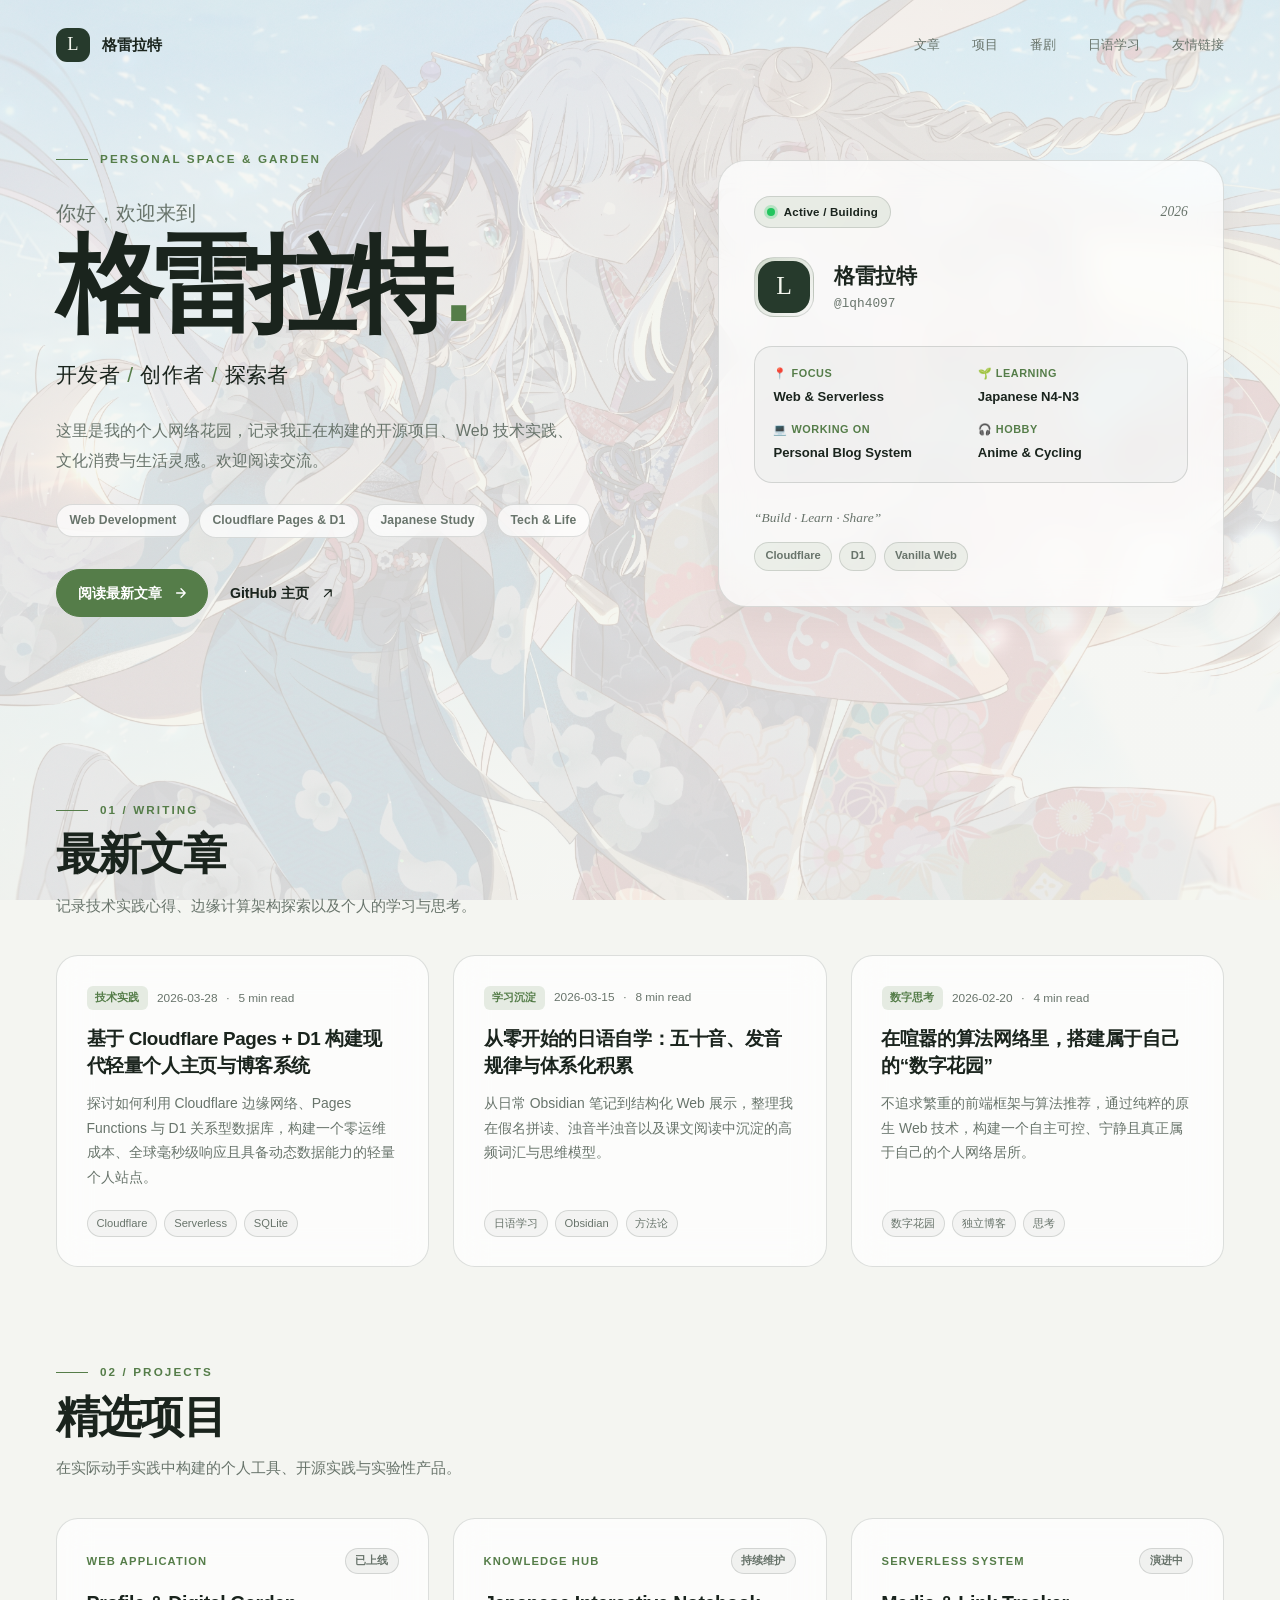
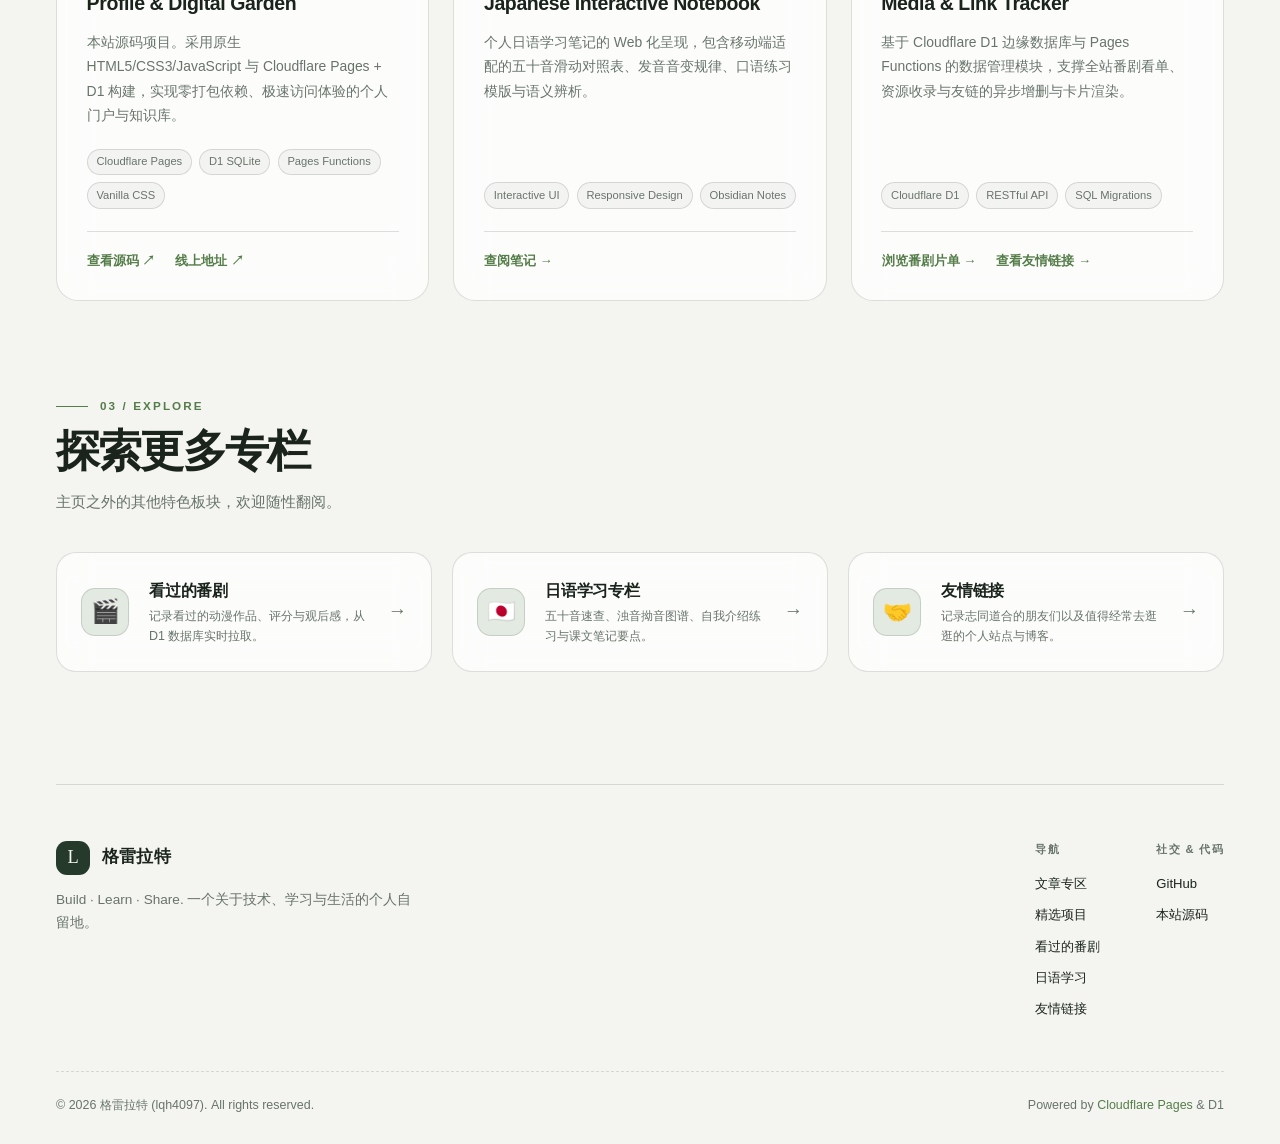
==== commit 807a223b: "feat: 优化个人主页布局并设置自定义背景图 - 添加自定义背景图 IMG_9509.jpeg 并配置响应式固定背景与毛玻璃遮罩 - 首屏增加个人状态与概况名片盒（Profile & Status " ====
--- a/index.html
+++ b/index.html
@@ -3,9 +3,9 @@
 <head>
   <meta charset="UTF-8">
   <meta name="viewport" content="width=device-width, initial-scale=1.0">
-  <meta name="description" content="格雷拉特的个人主页，分享看过的番剧、日语学习资料与友情链接。">
+  <meta name="description" content="格雷拉特的个人主页与博客，分享技术实践、个人项目、看过的番剧与日语学习笔记。">
   <meta name="theme-color" content="#f4f5f1">
-  <title>格雷拉特 · 个人主页</title>
+  <title>格雷拉特 · 个人主页 &amp; 博客</title>
   <link rel="stylesheet" href="styles.css">
 </head>
 <body>
@@ -16,6 +16,8 @@
         <span>格雷拉特</span>
       </a>
       <nav class="site-nav" aria-label="页面导航">
+        <a href="#writing">文章</a>
+        <a href="#projects">项目</a>
         <a href="anime.html">番剧</a>
         <a href="japanese.html">日语学习</a>
         <a href="friends.html">友情链接</a>
@@ -23,30 +25,31 @@
     </header>
 
     <main id="home">
+      <!-- 00 / 首屏 Hero 介绍 -->
       <section class="hero" aria-labelledby="page-title">
         <div class="hero-copy">
-          <p class="eyebrow"><span class="eyebrow-line" aria-hidden="true"></span>Personal space</p>
+          <p class="eyebrow"><span class="eyebrow-line" aria-hidden="true"></span>Personal Space &amp; Garden</p>
           <p class="greeting">你好，欢迎来到</p>
           <h1 id="page-title">格雷拉特<span class="title-period">.</span></h1>
           <p class="role">开发者<span class="role-separator">/</span>创作者<span class="role-separator">/</span>探索者</p>
-          <p class="intro">这里记录我正在构建的项目、技术实践和生活灵感。欢迎逛逛，也欢迎在 GitHub 上交流。</p>
+          <p class="intro">这里是我的个人网络花园，记录我正在构建的开源项目、Web 技术实践、文化消费与生活灵感。欢迎阅读交流。</p>
 
           <ul class="topics" aria-label="关注方向">
             <li>Web Development</li>
-            <li>Open Source</li>
-            <li>Cloudflare Pages</li>
+            <li>Cloudflare Pages &amp; D1</li>
+            <li>Japanese Study</li>
             <li>Tech &amp; Life</li>
           </ul>
 
           <nav class="actions" aria-label="相关链接">
-            <a class="button-primary" href="https://github.com/lqh4097" target="_blank" rel="noopener noreferrer">
-              GitHub 主页
+            <a class="button-primary" href="#writing">
+              阅读最新文章
               <svg viewBox="0 0 20 20" fill="none" aria-hidden="true">
                 <path d="M4.5 10h10.75M10 4.75 15.25 10 10 15.25" stroke="currentColor" stroke-width="1.6" stroke-linecap="round" stroke-linejoin="round" />
               </svg>
             </a>
-            <a class="button-secondary" href="https://github.com/lqh4097/profile" target="_blank" rel="noopener noreferrer">
-              查看本站源码
+            <a class="button-secondary" href="https://github.com/lqh4097" target="_blank" rel="noopener noreferrer">
+              GitHub 主页
               <svg viewBox="0 0 20 20" fill="none" aria-hidden="true">
                 <path d="M5.5 14.5 14 6m-7.75 0H14v7.75" stroke="currentColor" stroke-width="1.5" stroke-linecap="round" stroke-linejoin="round" />
               </svg>
@@ -54,20 +57,280 @@
           </nav>
         </div>
 
-        <div class="art-panel" aria-hidden="true">
-          <div class="art-grid"></div>
-          <div class="orbit"></div>
-          <span class="monogram">L</span>
-          <span class="art-label">Personal / Web</span>
-          <span class="art-index">01 — 26</span>
-          <div class="art-caption">
-            <span>Build · Learn · Share</span>
-            <span>格雷拉特</span>
-          </div>
+        <!-- 右侧：个人名片与状态看板 -->
+        <aside class="profile-card" aria-label="个人概况与当前状态">
+          <div class="profile-card-header">
+            <div class="status-indicator">
+              <span class="status-dot" aria-hidden="true"></span>
+              <span class="status-text">Active / Building</span>
+            </div>
+            <span class="status-tag">2026</span>
+          </div>
+
+          <div class="profile-avatar-wrap">
+            <div class="profile-avatar-ring">
+              <div class="profile-avatar-inner">L</div>
+            </div>
+            <div class="profile-bio">
+              <h2 class="profile-name">格雷拉特</h2>
+              <p class="profile-handle">@lqh4097</p>
+            </div>
+          </div>
+
+          <div class="profile-info-grid">
+            <div class="profile-info-item">
+              <span class="info-label">📍 Focus</span>
+              <span class="info-val">Web &amp; Serverless</span>
+            </div>
+            <div class="profile-info-item">
+              <span class="info-label">🌱 Learning</span>
+              <span class="info-val">Japanese N4-N3</span>
+            </div>
+            <div class="profile-info-item">
+              <span class="info-label">💻 Working On</span>
+              <span class="info-val">Personal Blog System</span>
+            </div>
+            <div class="profile-info-item">
+              <span class="info-label">🎧 Hobby</span>
+              <span class="info-val">Anime &amp; Cycling</span>
+            </div>
+          </div>
+
+          <div class="profile-card-footer">
+            <span class="profile-motto">“Build · Learn · Share”</span>
+            <div class="profile-pills">
+              <span>Cloudflare</span>
+              <span>D1</span>
+              <span>Vanilla Web</span>
+            </div>
+          </div>
+        </aside>
+      </section>
+
+      <!-- 01 / 最新博客文章 -->
+      <section class="home-section" id="writing" aria-labelledby="writing-title">
+        <div class="section-heading">
+          <div>
+            <p class="eyebrow"><span class="eyebrow-line" aria-hidden="true"></span>01 / Writing</p>
+            <h2 class="section-title" id="writing-title">最新文章</h2>
+            <p class="section-summary">记录技术实践心得、边缘计算架构探索以及个人的学习与思考。</p>
+          </div>
+        </div>
+
+        <div class="articles-grid">
+          <article class="article-card">
+            <div class="article-meta">
+              <span class="article-badge">技术实践</span>
+              <time datetime="2026-03-28">2026-03-28</time>
+              <span class="article-dot" aria-hidden="true">·</span>
+              <span>5 min read</span>
+            </div>
+            <h3 class="article-title">
+              <a href="#">基于 Cloudflare Pages + D1 构建现代轻量个人主页与博客系统</a>
+            </h3>
+            <p class="article-excerpt">
+              探讨如何利用 Cloudflare 边缘网络、Pages Functions 与 D1 关系型数据库，构建一个零运维成本、全球毫秒级响应且具备动态数据能力的轻量个人站点。
+            </p>
+            <div class="article-tags">
+              <span>Cloudflare</span>
+              <span>Serverless</span>
+              <span>SQLite</span>
+            </div>
+          </article>
+
+          <article class="article-card">
+            <div class="article-meta">
+              <span class="article-badge">学习沉淀</span>
+              <time datetime="2026-03-15">2026-03-15</time>
+              <span class="article-dot" aria-hidden="true">·</span>
+              <span>8 min read</span>
+            </div>
+            <h3 class="article-title">
+              <a href="japanese.html">从零开始的日语自学：五十音、发音规律与体系化积累</a>
+            </h3>
+            <p class="article-excerpt">
+              从日常 Obsidian 笔记到结构化 Web 展示，整理我在假名拼读、浊音半浊音以及课文阅读中沉淀的高频词汇与思维模型。
+            </p>
+            <div class="article-tags">
+              <span>日语学习</span>
+              <span>Obsidian</span>
+              <span>方法论</span>
+            </div>
+          </article>
+
+          <article class="article-card">
+            <div class="article-meta">
+              <span class="article-badge">数字思考</span>
+              <time datetime="2026-02-20">2026-02-20</time>
+              <span class="article-dot" aria-hidden="true">·</span>
+              <span>4 min read</span>
+            </div>
+            <h3 class="article-title">
+              <a href="#">在喧嚣的算法网络里，搭建属于自己的“数字花园”</a>
+            </h3>
+            <p class="article-excerpt">
+              不追求繁重的前端框架与算法推荐，通过纯粹的原生 Web 技术，构建一个自主可控、宁静且真正属于自己的个人网络居所。
+            </p>
+            <div class="article-tags">
+              <span>数字花园</span>
+              <span>独立博客</span>
+              <span>思考</span>
+            </div>
+          </article>
+        </div>
+      </section>
+
+      <!-- 02 / 精选项目 -->
+      <section class="home-section" id="projects" aria-labelledby="projects-title">
+        <div class="section-heading">
+          <div>
+            <p class="eyebrow"><span class="eyebrow-line" aria-hidden="true"></span>02 / Projects</p>
+            <h2 class="section-title" id="projects-title">精选项目</h2>
+            <p class="section-summary">在实际动手实践中构建的个人工具、开源实践与实验性产品。</p>
+          </div>
+        </div>
+
+        <div class="projects-grid">
+          <article class="project-card">
+            <div class="project-card-top">
+              <span class="project-kind">Web Application</span>
+              <span class="project-status">已上线</span>
+            </div>
+            <h3 class="project-title">Profile &amp; Digital Garden</h3>
+            <p class="project-desc">
+              本站源码项目。采用原生 HTML5/CSS3/JavaScript 与 Cloudflare Pages + D1 构建，实现零打包依赖、极速访问体验的个人门户与知识库。
+            </p>
+            <div class="project-tags">
+              <span>Cloudflare Pages</span>
+              <span>D1 SQLite</span>
+              <span>Pages Functions</span>
+              <span>Vanilla CSS</span>
+            </div>
+            <div class="project-links">
+              <a href="https://github.com/lqh4097/profile" target="_blank" rel="noopener noreferrer">
+                查看源码 ↗
+              </a>
+              <a href="https://profile-r3e.pages.dev" target="_blank" rel="noopener noreferrer">
+                线上地址 ↗
+              </a>
+            </div>
+          </article>
+
+          <article class="project-card">
+            <div class="project-card-top">
+              <span class="project-kind">Knowledge Hub</span>
+              <span class="project-status">持续维护</span>
+            </div>
+            <h3 class="project-title">Japanese Interactive Notebook</h3>
+            <p class="project-desc">
+              个人日语学习笔记的 Web 化呈现，包含移动端适配的五十音滑动对照表、发音音变规律、口语练习模版与语义辨析。
+            </p>
+            <div class="project-tags">
+              <span>Interactive UI</span>
+              <span>Responsive Design</span>
+              <span>Obsidian Notes</span>
+            </div>
+            <div class="project-links">
+              <a href="japanese.html">查阅笔记 →</a>
+            </div>
+          </article>
+
+          <article class="project-card">
+            <div class="project-card-top">
+              <span class="project-kind">Serverless System</span>
+              <span class="project-status">演进中</span>
+            </div>
+            <h3 class="project-title">Media &amp; Link Tracker</h3>
+            <p class="project-desc">
+              基于 Cloudflare D1 边缘数据库与 Pages Functions 的数据管理模块，支撑全站番剧看单、资源收录与友链的异步增删与卡片渲染。
+            </p>
+            <div class="project-tags">
+              <span>Cloudflare D1</span>
+              <span>RESTful API</span>
+              <span>SQL Migrations</span>
+            </div>
+            <div class="project-links">
+              <a href="anime.html">浏览番剧片单 →</a>
+              <a href="friends.html">查看友情链接 →</a>
+            </div>
+          </article>
+        </div>
+      </section>
+
+      <!-- 03 / 专栏速览 Explore Hub -->
+      <section class="home-section" id="explore" aria-labelledby="explore-title">
+        <div class="section-heading">
+          <div>
+            <p class="eyebrow"><span class="eyebrow-line" aria-hidden="true"></span>03 / Explore</p>
+            <h2 class="section-title" id="explore-title">探索更多专栏</h2>
+            <p class="section-summary">主页之外的其他特色板块，欢迎随性翻阅。</p>
+          </div>
+        </div>
+
+        <div class="explore-grid">
+          <a class="explore-card" href="anime.html">
+            <div class="explore-card-icon">🎬</div>
+            <div class="explore-card-content">
+              <h3>看过的番剧</h3>
+              <p>记录看过的动漫作品、评分与观后感，从 D1 数据库实时拉取。</p>
+            </div>
+            <span class="explore-arrow" aria-hidden="true">→</span>
+          </a>
+
+          <a class="explore-card" href="japanese.html">
+            <div class="explore-card-icon">🇯🇵</div>
+            <div class="explore-card-content">
+              <h3>日语学习专栏</h3>
+              <p>五十音速查、浊音拗音图谱、自我介绍练习与课文笔记要点。</p>
+            </div>
+            <span class="explore-arrow" aria-hidden="true">→</span>
+          </a>
+
+          <a class="explore-card" href="friends.html">
+            <div class="explore-card-icon">🤝</div>
+            <div class="explore-card-content">
+              <h3>友情链接</h3>
+              <p>记录志同道合的朋友们以及值得经常去逛逛的个人站点与博客。</p>
+            </div>
+            <span class="explore-arrow" aria-hidden="true">→</span>
+          </a>
         </div>
       </section>
     </main>
 
+    <!-- 页脚 Footer -->
+    <footer class="site-footer">
+      <div class="footer-top">
+        <div class="footer-brand">
+          <div class="footer-logo">
+            <span class="brand-mark" aria-hidden="true">L</span>
+            <span class="footer-name">格雷拉特</span>
+          </div>
+          <p class="footer-bio">Build · Learn · Share. 一个关于技术、学习与生活的个人自留地。</p>
+        </div>
+
+        <nav class="footer-nav" aria-label="页脚链接">
+          <div class="footer-nav-col">
+            <span class="footer-col-title">导航</span>
+            <a href="#writing">文章专区</a>
+            <a href="#projects">精选项目</a>
+            <a href="anime.html">看过的番剧</a>
+            <a href="japanese.html">日语学习</a>
+            <a href="friends.html">友情链接</a>
+          </div>
+          <div class="footer-nav-col">
+            <span class="footer-col-title">社交 &amp; 代码</span>
+            <a href="https://github.com/lqh4097" target="_blank" rel="noopener noreferrer">GitHub</a>
+            <a href="https://github.com/lqh4097/profile" target="_blank" rel="noopener noreferrer">本站源码</a>
+          </div>
+        </nav>
+      </div>
+
+      <div class="footer-bottom">
+        <p class="copyright">© 2026 格雷拉特 (lqh4097). All rights reserved.</p>
+        <p class="powered-by">Powered by <a href="https://pages.cloudflare.com/" target="_blank" rel="noopener noreferrer">Cloudflare Pages</a> &amp; D1</p>
+      </div>
+    </footer>
   </div>
 </body>
 </html>
--- a/styles.css
+++ b/styles.css
@@ -4,13 +4,14 @@
       --ink: #1a241d;
       --muted: #68746b;
       --line: rgba(26, 36, 29, 0.14);
-      --chip: rgba(255, 255, 255, 0.64);
+      --chip: rgba(255, 255, 255, 0.72);
       --accent: #557d49;
       --button-ink: #ffffff;
       --art: #17271e;
       --art-grid: rgba(237, 246, 231, 0.08);
       --art-line: rgba(226, 242, 216, 0.23);
       --art-text: #d8f2b4;
+      --bg-overlay: rgba(244, 245, 241, 0.82);
     }
 
     @media (prefers-color-scheme: dark) {
@@ -20,9 +21,10 @@
         --ink: #edf2eb;
         --muted: #a2afa5;
         --line: rgba(237, 242, 235, 0.14);
-        --chip: rgba(255, 255, 255, 0.055);
+        --chip: rgba(255, 255, 255, 0.08);
         --accent: #a9d58c;
         --button-ink: #172318;
+        --bg-overlay: rgba(16, 22, 18, 0.85);
       }
     }
 
@@ -43,13 +45,25 @@
       min-height: 100svh;
       margin: 0;
       color: var(--ink);
-      background:
-        radial-gradient(ellipse at 12% 12%, rgba(193, 211, 176, 0.27), transparent 34rem),
-        radial-gradient(ellipse at 91% 88%, rgba(208, 217, 194, 0.2), transparent 30rem),
-        var(--page);
+      background-color: var(--page);
       font-family: -apple-system, BlinkMacSystemFont, "Segoe UI", Roboto, "PingFang SC", "Hiragino Sans GB", "Microsoft YaHei", sans-serif;
       line-height: 1.6;
       -webkit-font-smoothing: antialiased;
+      position: relative;
+    }
+
+    body::before {
+      content: "";
+      position: fixed;
+      inset: 0;
+      z-index: -1;
+      background-image:
+        linear-gradient(var(--bg-overlay), var(--bg-overlay)),
+        url("IMG_9509.jpeg");
+      background-size: cover;
+      background-position: center;
+      background-repeat: no-repeat;
+      pointer-events: none;
     }
 
     a {
@@ -215,6 +229,8 @@
       border-radius: 999px;
       color: var(--muted);
       background: var(--chip);
+      backdrop-filter: blur(12px);
+      -webkit-backdrop-filter: blur(12px);
       font-size: 0.76rem;
       font-weight: 550;
       letter-spacing: 0.01em;
@@ -371,6 +387,571 @@
       color: var(--art-text);
     }
 
+    /* Profile Card (Hero Right Panel) */
+    .profile-card {
+      position: relative;
+      overflow: hidden;
+      padding: 2.2rem;
+      border: 1px solid var(--line);
+      border-radius: 28px;
+      background: var(--chip);
+      backdrop-filter: blur(16px);
+      -webkit-backdrop-filter: blur(16px);
+      box-shadow: 0 16px 36px rgba(0, 0, 0, 0.04);
+      display: flex;
+      flex-direction: column;
+    }
+
+    .profile-card-header {
+      display: flex;
+      align-items: center;
+      justify-content: space-between;
+      gap: 1rem;
+    }
+
+    .status-indicator {
+      display: inline-flex;
+      align-items: center;
+      gap: 0.55rem;
+      padding: 0.35rem 0.75rem;
+      border: 1px solid var(--line);
+      border-radius: 999px;
+      background: color-mix(in srgb, var(--accent) 10%, transparent);
+    }
+
+    .status-dot {
+      width: 8px;
+      height: 8px;
+      border-radius: 50%;
+      background: #22c55e;
+      box-shadow: 0 0 0 3px rgba(34, 197, 94, 0.25);
+      animation: pulse-dot 2.4s infinite ease-in-out;
+    }
+
+    @keyframes pulse-dot {
+      0%, 100% {
+        box-shadow: 0 0 0 3px rgba(34, 197, 94, 0.25);
+      }
+      50% {
+        box-shadow: 0 0 0 7px rgba(34, 197, 94, 0.08);
+      }
+    }
+
+    .status-text {
+      color: var(--ink);
+      font-size: 0.72rem;
+      font-weight: 650;
+      letter-spacing: 0.02em;
+    }
+
+    .status-tag {
+      color: var(--muted);
+      font-family: Georgia, "Times New Roman", serif;
+      font-size: 0.85rem;
+      font-weight: 500;
+      font-style: italic;
+    }
+
+    .profile-avatar-wrap {
+      display: flex;
+      align-items: center;
+      gap: 1.25rem;
+      margin: 1.8rem 0;
+    }
+
+    .profile-avatar-ring {
+      width: 60px;
+      height: 60px;
+      padding: 3px;
+      border-radius: 20px;
+      border: 1px solid var(--line);
+      background: linear-gradient(135deg, color-mix(in srgb, var(--accent) 25%, transparent), transparent);
+      display: grid;
+      place-items: center;
+    }
+
+    .profile-avatar-inner {
+      width: 100%;
+      height: 100%;
+      border-radius: 17px;
+      background: #263a2c;
+      color: #f4f7ef;
+      font-family: Georgia, "Times New Roman", serif;
+      font-size: 1.6rem;
+      font-weight: 400;
+      display: grid;
+      place-items: center;
+      user-select: none;
+    }
+
+    .profile-bio {
+      display: flex;
+      flex-direction: column;
+      gap: 0.15rem;
+    }
+
+    .profile-name {
+      margin: 0;
+      font-size: 1.3rem;
+      font-weight: 700;
+      letter-spacing: -0.02em;
+      color: var(--ink);
+    }
+
+    .profile-handle {
+      margin: 0;
+      color: var(--muted);
+      font-size: 0.8rem;
+      font-family: monospace;
+    }
+
+    .profile-info-grid {
+      display: grid;
+      grid-template-columns: repeat(2, minmax(0, 1fr));
+      gap: 0.85rem;
+      padding: 1.15rem;
+      border: 1px solid var(--line);
+      border-radius: 18px;
+      background: color-mix(in srgb, var(--ink) 3%, transparent);
+    }
+
+    .profile-info-item {
+      display: flex;
+      flex-direction: column;
+      gap: 0.25rem;
+    }
+
+    .info-label {
+      font-size: 0.68rem;
+      font-weight: 700;
+      letter-spacing: 0.05em;
+      text-transform: uppercase;
+      color: var(--accent);
+    }
+
+    .info-val {
+      font-size: 0.82rem;
+      font-weight: 600;
+      color: var(--ink);
+    }
+
+    .profile-card-footer {
+      margin-top: 1.5rem;
+      display: flex;
+      flex-direction: column;
+      gap: 0.85rem;
+    }
+
+    .profile-motto {
+      font-family: Georgia, "Times New Roman", serif;
+      font-size: 0.84rem;
+      font-style: italic;
+      color: var(--muted);
+    }
+
+    .profile-pills {
+      display: flex;
+      flex-wrap: wrap;
+      gap: 0.45rem;
+    }
+
+    .profile-pills span {
+      padding: 0.28rem 0.65rem;
+      border: 1px solid var(--line);
+      border-radius: 999px;
+      font-size: 0.7rem;
+      font-weight: 550;
+      color: var(--muted);
+      background: color-mix(in srgb, var(--accent) 8%, transparent);
+    }
+
+    /* Homepage Sections */
+    .home-section {
+      margin-top: 6rem;
+      scroll-margin-top: 3rem;
+    }
+
+    .section-heading {
+      margin-bottom: 2.25rem;
+    }
+
+    .section-heading .eyebrow {
+      margin-bottom: 0.6rem;
+    }
+
+    .section-title {
+      margin: 0;
+      font-size: clamp(2rem, 4vw, 2.75rem);
+      font-weight: 680;
+      letter-spacing: -0.04em;
+      line-height: 1.15;
+    }
+
+    .section-summary {
+      max-width: 620px;
+      margin: 0.75rem 0 0;
+      color: var(--muted);
+      font-size: 0.95rem;
+      line-height: 1.8;
+    }
+
+    /* Articles Section */
+    .articles-grid {
+      display: grid;
+      grid-template-columns: repeat(auto-fit, minmax(310px, 1fr));
+      gap: 1.5rem;
+    }
+
+    .article-card {
+      padding: 1.85rem;
+      border: 1px solid var(--line);
+      border-radius: 22px;
+      background: var(--chip);
+      backdrop-filter: blur(16px);
+      -webkit-backdrop-filter: blur(16px);
+      display: flex;
+      flex-direction: column;
+      transition: transform 200ms ease, border-color 200ms ease, box-shadow 200ms ease;
+    }
+
+    .article-card:hover {
+      transform: translateY(-4px);
+      border-color: var(--accent);
+      box-shadow: 0 12px 28px rgba(0, 0, 0, 0.05);
+    }
+
+    .article-meta {
+      display: flex;
+      align-items: center;
+      gap: 0.55rem;
+      font-size: 0.74rem;
+      color: var(--muted);
+      margin-bottom: 0.9rem;
+    }
+
+    .article-badge {
+      padding: 0.2rem 0.55rem;
+      border-radius: 6px;
+      background: color-mix(in srgb, var(--accent) 14%, transparent);
+      color: var(--accent);
+      font-weight: 650;
+      font-size: 0.7rem;
+    }
+
+    .article-dot {
+      color: var(--muted);
+    }
+
+    .article-title {
+      margin: 0 0 0.75rem;
+      font-size: 1.18rem;
+      font-weight: 680;
+      line-height: 1.45;
+      letter-spacing: -0.02em;
+    }
+
+    .article-title a {
+      color: var(--ink);
+      text-decoration: none;
+      transition: color 180ms ease;
+    }
+
+    .article-title a:hover {
+      color: var(--accent);
+    }
+
+    .article-excerpt {
+      margin: 0 0 1.35rem;
+      color: var(--muted);
+      font-size: 0.87rem;
+      line-height: 1.75;
+      flex: 1;
+    }
+
+    .article-tags {
+      display: flex;
+      flex-wrap: wrap;
+      gap: 0.45rem;
+    }
+
+    .article-tags span {
+      padding: 0.2rem 0.55rem;
+      border-radius: 999px;
+      border: 1px solid var(--line);
+      background: color-mix(in srgb, var(--ink) 4%, transparent);
+      color: var(--muted);
+      font-size: 0.7rem;
+      font-weight: 500;
+    }
+
+    /* Projects Section */
+    .projects-grid {
+      display: grid;
+      grid-template-columns: repeat(auto-fit, minmax(300px, 1fr));
+      gap: 1.5rem;
+    }
+
+    .project-card {
+      padding: 1.85rem;
+      border: 1px solid var(--line);
+      border-radius: 22px;
+      background: var(--chip);
+      backdrop-filter: blur(16px);
+      -webkit-backdrop-filter: blur(16px);
+      display: flex;
+      flex-direction: column;
+      transition: transform 200ms ease, border-color 200ms ease, box-shadow 200ms ease;
+    }
+
+    .project-card:hover {
+      transform: translateY(-4px);
+      border-color: var(--accent);
+      box-shadow: 0 12px 28px rgba(0, 0, 0, 0.05);
+    }
+
+    .project-card-top {
+      display: flex;
+      align-items: center;
+      justify-content: space-between;
+      gap: 1rem;
+      margin-bottom: 0.9rem;
+    }
+
+    .project-kind {
+      color: var(--accent);
+      font-size: 0.7rem;
+      font-weight: 750;
+      letter-spacing: 0.1em;
+      text-transform: uppercase;
+    }
+
+    .project-status {
+      padding: 0.2rem 0.6rem;
+      border-radius: 999px;
+      border: 1px solid var(--line);
+      background: color-mix(in srgb, var(--ink) 5%, transparent);
+      color: var(--muted);
+      font-size: 0.68rem;
+      font-weight: 600;
+    }
+
+    .project-title {
+      margin: 0 0 0.65rem;
+      font-size: 1.22rem;
+      font-weight: 680;
+      letter-spacing: -0.02em;
+    }
+
+    .project-desc {
+      margin: 0 0 1.35rem;
+      color: var(--muted);
+      font-size: 0.87rem;
+      line-height: 1.75;
+      flex: 1;
+    }
+
+    .project-tags {
+      display: flex;
+      flex-wrap: wrap;
+      gap: 0.45rem;
+      margin-bottom: 1.4rem;
+    }
+
+    .project-tags span {
+      padding: 0.2rem 0.55rem;
+      border-radius: 999px;
+      border: 1px solid var(--line);
+      background: color-mix(in srgb, var(--ink) 4%, transparent);
+      color: var(--muted);
+      font-size: 0.7rem;
+    }
+
+    .project-links {
+      display: flex;
+      align-items: center;
+      gap: 1.25rem;
+      border-top: 1px solid var(--line);
+      padding-top: 1.1rem;
+    }
+
+    .project-links a {
+      color: var(--accent);
+      font-size: 0.82rem;
+      font-weight: 600;
+      text-decoration: none;
+      transition: opacity 160ms ease;
+    }
+
+    .project-links a:hover {
+      text-decoration: underline;
+    }
+
+    /* Explore Section */
+    .explore-grid {
+      display: grid;
+      grid-template-columns: repeat(auto-fit, minmax(280px, 1fr));
+      gap: 1.25rem;
+    }
+
+    .explore-card {
+      display: flex;
+      align-items: center;
+      gap: 1.25rem;
+      padding: 1.5rem;
+      border: 1px solid var(--line);
+      border-radius: 20px;
+      background: var(--chip);
+      backdrop-filter: blur(16px);
+      -webkit-backdrop-filter: blur(16px);
+      text-decoration: none;
+      color: var(--ink);
+      transition: transform 180ms ease, border-color 180ms ease, box-shadow 180ms ease;
+    }
+
+    .explore-card:hover {
+      transform: translateY(-3px);
+      border-color: var(--accent);
+      box-shadow: 0 10px 24px rgba(0, 0, 0, 0.05);
+    }
+
+    .explore-card-icon {
+      width: 48px;
+      height: 48px;
+      border-radius: 14px;
+      border: 1px solid var(--line);
+      background: color-mix(in srgb, var(--accent) 15%, transparent);
+      display: grid;
+      place-items: center;
+      font-size: 1.45rem;
+      flex-shrink: 0;
+    }
+
+    .explore-card-content {
+      flex: 1;
+      min-width: 0;
+    }
+
+    .explore-card-content h3 {
+      margin: 0 0 0.25rem;
+      font-size: 1.02rem;
+      font-weight: 680;
+      letter-spacing: -0.015em;
+    }
+
+    .explore-card-content p {
+      margin: 0;
+      color: var(--muted);
+      font-size: 0.78rem;
+      line-height: 1.6;
+    }
+
+    .explore-arrow {
+      font-size: 1.2rem;
+      color: var(--muted);
+      transition: transform 180ms ease, color 180ms ease;
+    }
+
+    .explore-card:hover .explore-arrow {
+      transform: translateX(4px);
+      color: var(--accent);
+    }
+
+    /* Footer */
+    .site-footer {
+      margin-top: 7rem;
+      padding-top: 3.5rem;
+      border-top: 1px solid var(--line);
+    }
+
+    .footer-top {
+      display: flex;
+      align-items: flex-start;
+      justify-content: space-between;
+      gap: 3rem;
+      flex-wrap: wrap;
+    }
+
+    .footer-brand {
+      max-width: 360px;
+    }
+
+    .footer-logo {
+      display: flex;
+      align-items: center;
+      gap: 0.75rem;
+      margin-bottom: 0.85rem;
+    }
+
+    .footer-name {
+      font-size: 1.05rem;
+      font-weight: 700;
+      letter-spacing: 0.01em;
+    }
+
+    .footer-bio {
+      margin: 0;
+      color: var(--muted);
+      font-size: 0.85rem;
+      line-height: 1.7;
+    }
+
+    .footer-nav {
+      display: flex;
+      gap: 3.5rem;
+    }
+
+    .footer-nav-col {
+      display: flex;
+      flex-direction: column;
+      gap: 0.65rem;
+    }
+
+    .footer-col-title {
+      color: var(--muted);
+      font-size: 0.7rem;
+      font-weight: 750;
+      letter-spacing: 0.12em;
+      text-transform: uppercase;
+      margin-bottom: 0.25rem;
+    }
+
+    .footer-nav-col a {
+      color: var(--ink);
+      font-size: 0.82rem;
+      text-decoration: none;
+      transition: color 160ms ease;
+    }
+
+    .footer-nav-col a:hover {
+      color: var(--accent);
+    }
+
+    .footer-bottom {
+      display: flex;
+      align-items: center;
+      justify-content: space-between;
+      flex-wrap: wrap;
+      gap: 1rem;
+      margin-top: 3.25rem;
+      padding-top: 1.5rem;
+      border-top: 1px dashed var(--line);
+      color: var(--muted);
+      font-size: 0.78rem;
+    }
+
+    .footer-bottom p {
+      margin: 0;
+    }
+
+    .footer-bottom a {
+      color: var(--accent);
+      text-decoration: none;
+    }
+
+    .footer-bottom a:hover {
+      text-decoration: underline;
+    }
+
     .subpage-main {
       display: block;
     }
@@ -426,6 +1007,8 @@
       border: 1px solid var(--line);
       border-radius: 26px;
       background: var(--chip);
+      backdrop-filter: blur(16px);
+      -webkit-backdrop-filter: blur(16px);
       text-align: center;
     }
 
@@ -495,8 +1078,10 @@
       border-radius: 22px;
       color: var(--ink);
       background: var(--chip);
+      backdrop-filter: blur(16px);
+      -webkit-backdrop-filter: blur(16px);
       text-decoration: none;
-      transition: transform 180ms ease, border-color 180ms ease;
+      transition: transform 180ms ease, border-color 180ms ease, box-shadow 180ms ease;
     }
 
     a.entry-card:hover {
@@ -608,6 +1193,8 @@
       border: 1px solid var(--line);
       border-radius: 18px;
       background: var(--chip);
+      backdrop-filter: blur(16px);
+      -webkit-backdrop-filter: blur(16px);
     }
 
     .study-index a {
@@ -687,6 +1274,8 @@
       border: 1px solid var(--line);
       border-radius: 22px;
       background: var(--chip);
+      backdrop-filter: blur(16px);
+      -webkit-backdrop-filter: blur(16px);
     }
 
     .study-card-heading {
@@ -1121,6 +1710,36 @@
         border-radius: 24px;
       }
 
+      .profile-card {
+        padding: 1.6rem;
+        border-radius: 24px;
+      }
+
+      .profile-info-grid {
+        grid-template-columns: 1fr;
+      }
+
+      .home-section {
+        margin-top: 4.5rem;
+      }
+
+      .articles-grid,
+      .projects-grid,
+      .explore-grid {
+        grid-template-columns: 1fr;
+      }
+
+      .footer-top {
+        flex-direction: column;
+        gap: 2.25rem;
+      }
+
+      .footer-nav {
+        width: 100%;
+        justify-content: space-between;
+        gap: 2rem;
+      }
+
       .monogram {
         font-size: clamp(12rem, 44vw, 17rem);
       }
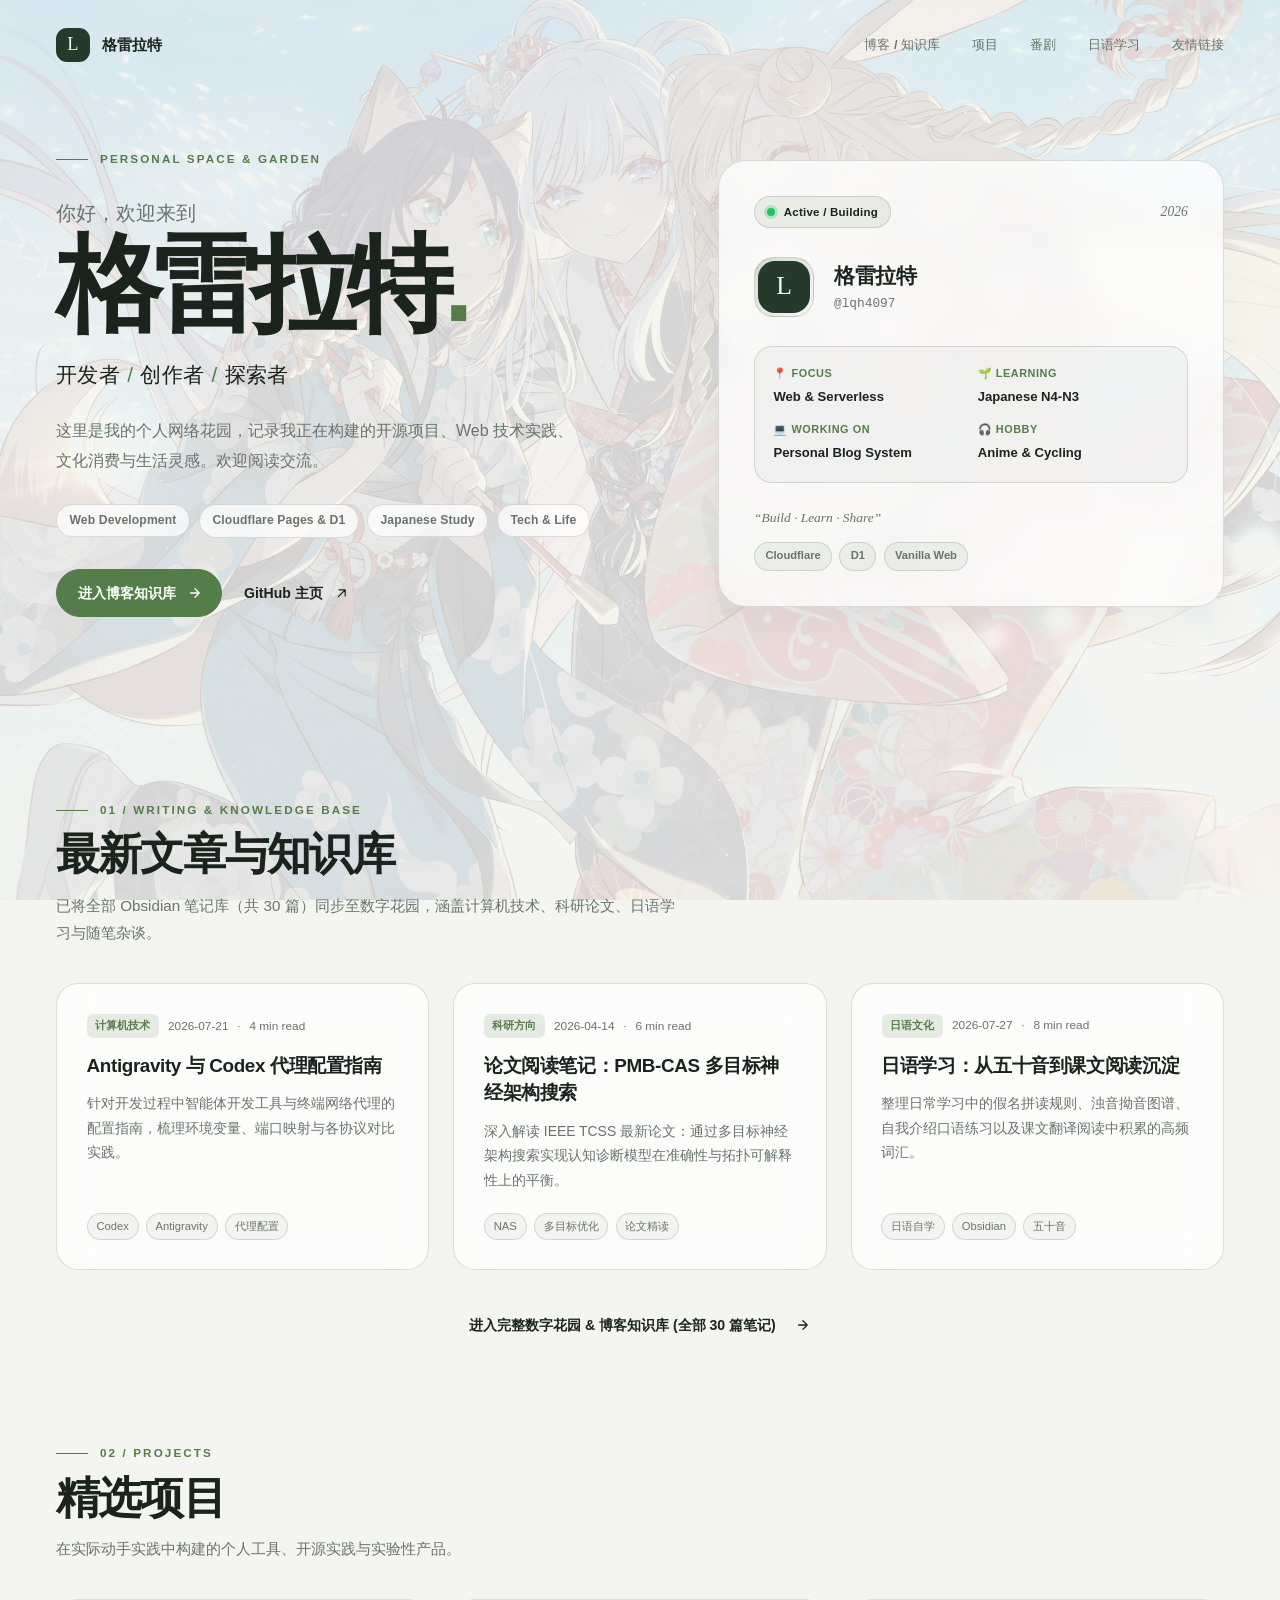
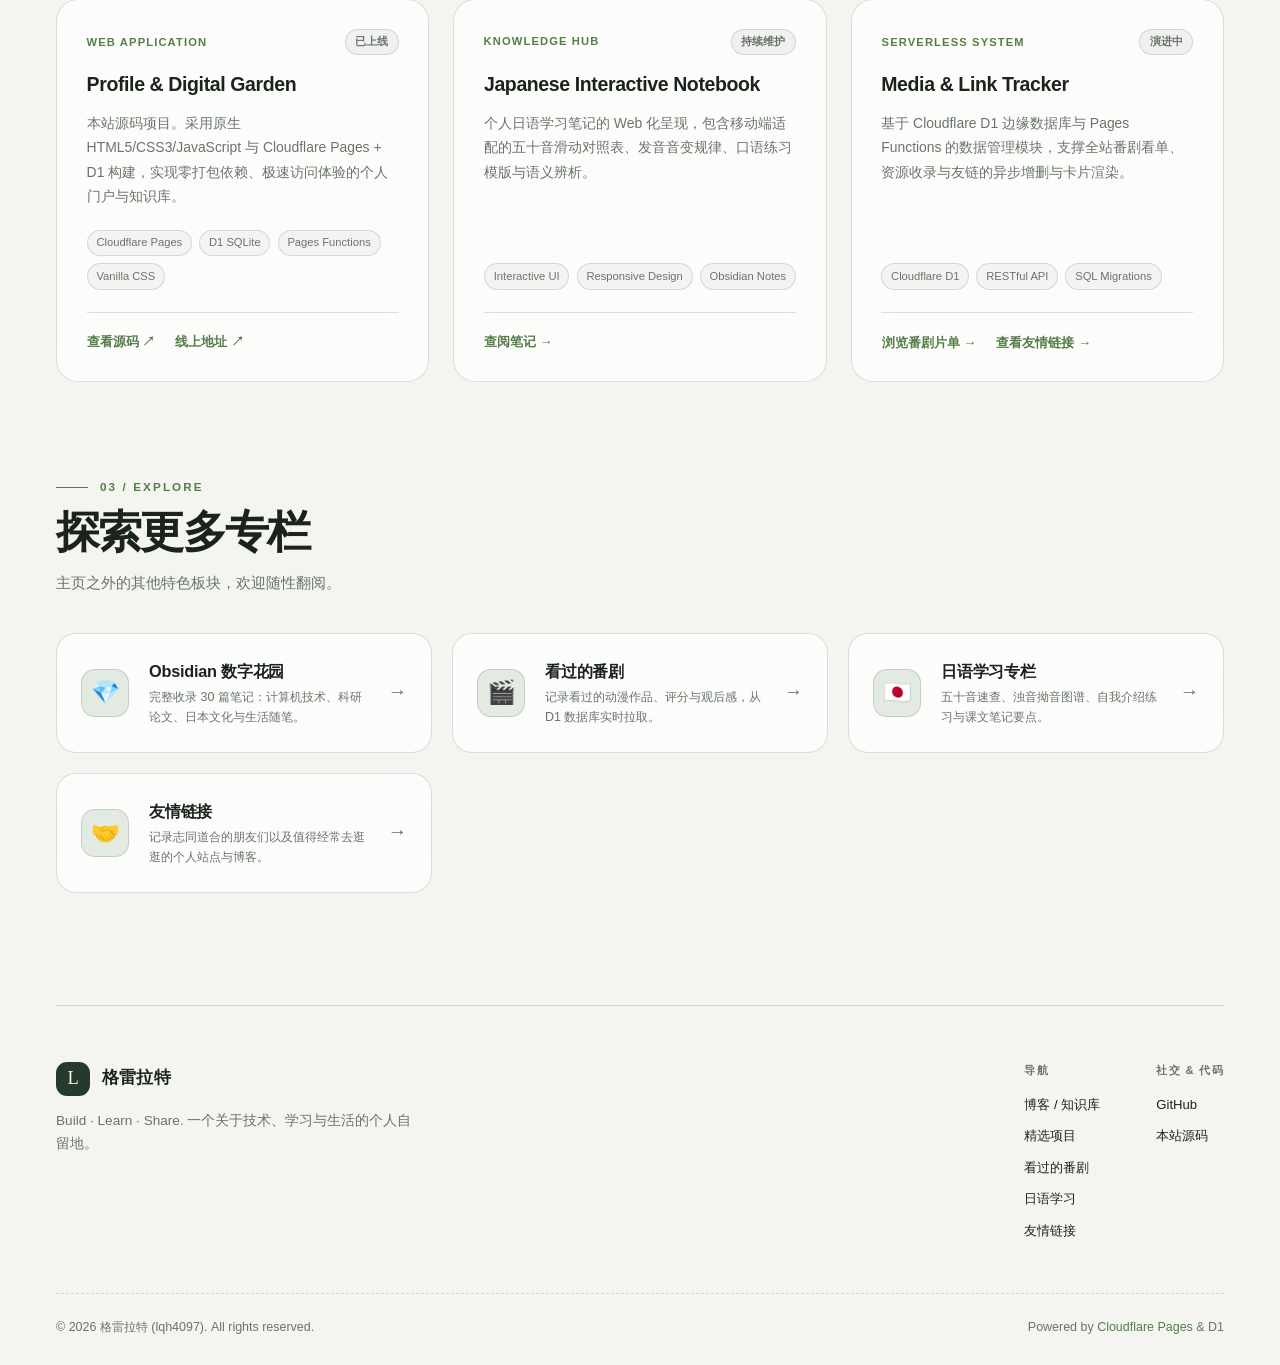
==== commit 81a2cc9d: "feat: 接入 iCloud Obsidian 仓库打造沉浸式数字花园博客 - 编写 scripts/sync-obsidian.js 自动同步 iCloud Obsidian 笔记并生成索引清单 " ====
--- a/index.html
+++ b/index.html
@@ -16,7 +16,7 @@
         <span>格雷拉特</span>
       </a>
       <nav class="site-nav" aria-label="页面导航">
-        <a href="#writing">文章</a>
+        <a href="blog.html">博客 / 知识库</a>
         <a href="#projects">项目</a>
         <a href="anime.html">番剧</a>
         <a href="japanese.html">日语学习</a>
@@ -42,8 +42,8 @@
           </ul>
 
           <nav class="actions" aria-label="相关链接">
-            <a class="button-primary" href="#writing">
-              阅读最新文章
+            <a class="button-primary" href="blog.html">
+              进入博客知识库
               <svg viewBox="0 0 20 20" fill="none" aria-hidden="true">
                 <path d="M4.5 10h10.75M10 4.75 15.25 10 10 15.25" stroke="currentColor" stroke-width="1.6" stroke-linecap="round" stroke-linejoin="round" />
               </svg>
@@ -111,72 +111,81 @@
       <section class="home-section" id="writing" aria-labelledby="writing-title">
         <div class="section-heading">
           <div>
-            <p class="eyebrow"><span class="eyebrow-line" aria-hidden="true"></span>01 / Writing</p>
-            <h2 class="section-title" id="writing-title">最新文章</h2>
-            <p class="section-summary">记录技术实践心得、边缘计算架构探索以及个人的学习与思考。</p>
+            <p class="eyebrow"><span class="eyebrow-line" aria-hidden="true"></span>01 / Writing &amp; Knowledge Base</p>
+            <h2 class="section-title" id="writing-title">最新文章与知识库</h2>
+            <p class="section-summary">已将全部 Obsidian 笔记库（共 30 篇）同步至数字花园，涵盖计算机技术、科研论文、日语学习与随笔杂谈。</p>
           </div>
         </div>
 
         <div class="articles-grid">
           <article class="article-card">
             <div class="article-meta">
-              <span class="article-badge">技术实践</span>
-              <time datetime="2026-03-28">2026-03-28</time>
+              <span class="article-badge">计算机技术</span>
+              <time datetime="2026-07-21">2026-07-21</time>
               <span class="article-dot" aria-hidden="true">·</span>
-              <span>5 min read</span>
+              <span>4 min read</span>
             </div>
             <h3 class="article-title">
-              <a href="#">基于 Cloudflare Pages + D1 构建现代轻量个人主页与博客系统</a>
+              <a href="blog.html#note=计算机技术/Antigravity与Codex代理配置指南.md">Antigravity 与 Codex 代理配置指南</a>
             </h3>
             <p class="article-excerpt">
-              探讨如何利用 Cloudflare 边缘网络、Pages Functions 与 D1 关系型数据库，构建一个零运维成本、全球毫秒级响应且具备动态数据能力的轻量个人站点。
+              针对开发过程中智能体开发工具与终端网络代理的配置指南，梳理环境变量、端口映射与各协议对比实践。
             </p>
             <div class="article-tags">
-              <span>Cloudflare</span>
-              <span>Serverless</span>
-              <span>SQLite</span>
+              <span>Codex</span>
+              <span>Antigravity</span>
+              <span>代理配置</span>
             </div>
           </article>
 
           <article class="article-card">
             <div class="article-meta">
-              <span class="article-badge">学习沉淀</span>
-              <time datetime="2026-03-15">2026-03-15</time>
+              <span class="article-badge">科研方向</span>
+              <time datetime="2026-04-14">2026-04-14</time>
+              <span class="article-dot" aria-hidden="true">·</span>
+              <span>6 min read</span>
+            </div>
+            <h3 class="article-title">
+              <a href="blog.html#note=论文阅读笔记_PMB-CAS.md">论文阅读笔记：PMB-CAS 多目标神经架构搜索</a>
+            </h3>
+            <p class="article-excerpt">
+              深入解读 IEEE TCSS 最新论文：通过多目标神经架构搜索实现认知诊断模型在准确性与拓扑可解释性上的平衡。
+            </p>
+            <div class="article-tags">
+              <span>NAS</span>
+              <span>多目标优化</span>
+              <span>论文精读</span>
+            </div>
+          </article>
+
+          <article class="article-card">
+            <div class="article-meta">
+              <span class="article-badge">日语文化</span>
+              <time datetime="2026-07-27">2026-07-27</time>
               <span class="article-dot" aria-hidden="true">·</span>
               <span>8 min read</span>
             </div>
             <h3 class="article-title">
-              <a href="japanese.html">从零开始的日语自学：五十音、发音规律与体系化积累</a>
+              <a href="blog.html#note=日本/日语学习.md">日语学习：从五十音到课文阅读沉淀</a>
             </h3>
             <p class="article-excerpt">
-              从日常 Obsidian 笔记到结构化 Web 展示，整理我在假名拼读、浊音半浊音以及课文阅读中沉淀的高频词汇与思维模型。
+              整理日常学习中的假名拼读规则、浊音拗音图谱、自我介绍口语练习以及课文翻译阅读中积累的高频词汇。
             </p>
             <div class="article-tags">
-              <span>日语学习</span>
+              <span>日语自学</span>
               <span>Obsidian</span>
-              <span>方法论</span>
-            </div>
-          </article>
-
-          <article class="article-card">
-            <div class="article-meta">
-              <span class="article-badge">数字思考</span>
-              <time datetime="2026-02-20">2026-02-20</time>
-              <span class="article-dot" aria-hidden="true">·</span>
-              <span>4 min read</span>
-            </div>
-            <h3 class="article-title">
-              <a href="#">在喧嚣的算法网络里，搭建属于自己的“数字花园”</a>
-            </h3>
-            <p class="article-excerpt">
-              不追求繁重的前端框架与算法推荐，通过纯粹的原生 Web 技术，构建一个自主可控、宁静且真正属于自己的个人网络居所。
-            </p>
-            <div class="article-tags">
-              <span>数字花园</span>
-              <span>独立博客</span>
-              <span>思考</span>
-            </div>
-          </article>
+              <span>五十音</span>
+            </div>
+          </article>
+        </div>
+
+        <div style="margin-top: 2rem; text-align: center;">
+          <a class="button-secondary" href="blog.html" style="display: inline-flex; min-height: 46px;">
+            进入完整数字花园 &amp; 博客知识库 (全部 30 篇笔记)
+            <svg viewBox="0 0 20 20" fill="none" aria-hidden="true" style="width: 16px; height: 16px; margin-left: 0.5rem;">
+              <path d="M4.5 10h10.75M10 4.75 15.25 10 10 15.25" stroke="currentColor" stroke-width="1.6" stroke-linecap="round" stroke-linejoin="round" />
+            </svg>
+          </a>
         </div>
       </section>
 
@@ -268,6 +277,15 @@
         </div>
 
         <div class="explore-grid">
+          <a class="explore-card" href="blog.html">
+            <div class="explore-card-icon">💎</div>
+            <div class="explore-card-content">
+              <h3>Obsidian 数字花园</h3>
+              <p>完整收录 30 篇笔记：计算机技术、科研论文、日本文化与生活随笔。</p>
+            </div>
+            <span class="explore-arrow" aria-hidden="true">→</span>
+          </a>
+
           <a class="explore-card" href="anime.html">
             <div class="explore-card-icon">🎬</div>
             <div class="explore-card-content">
@@ -312,7 +330,7 @@
         <nav class="footer-nav" aria-label="页脚链接">
           <div class="footer-nav-col">
             <span class="footer-col-title">导航</span>
-            <a href="#writing">文章专区</a>
+            <a href="blog.html">博客 / 知识库</a>
             <a href="#projects">精选项目</a>
             <a href="anime.html">看过的番剧</a>
             <a href="japanese.html">日语学习</a>
